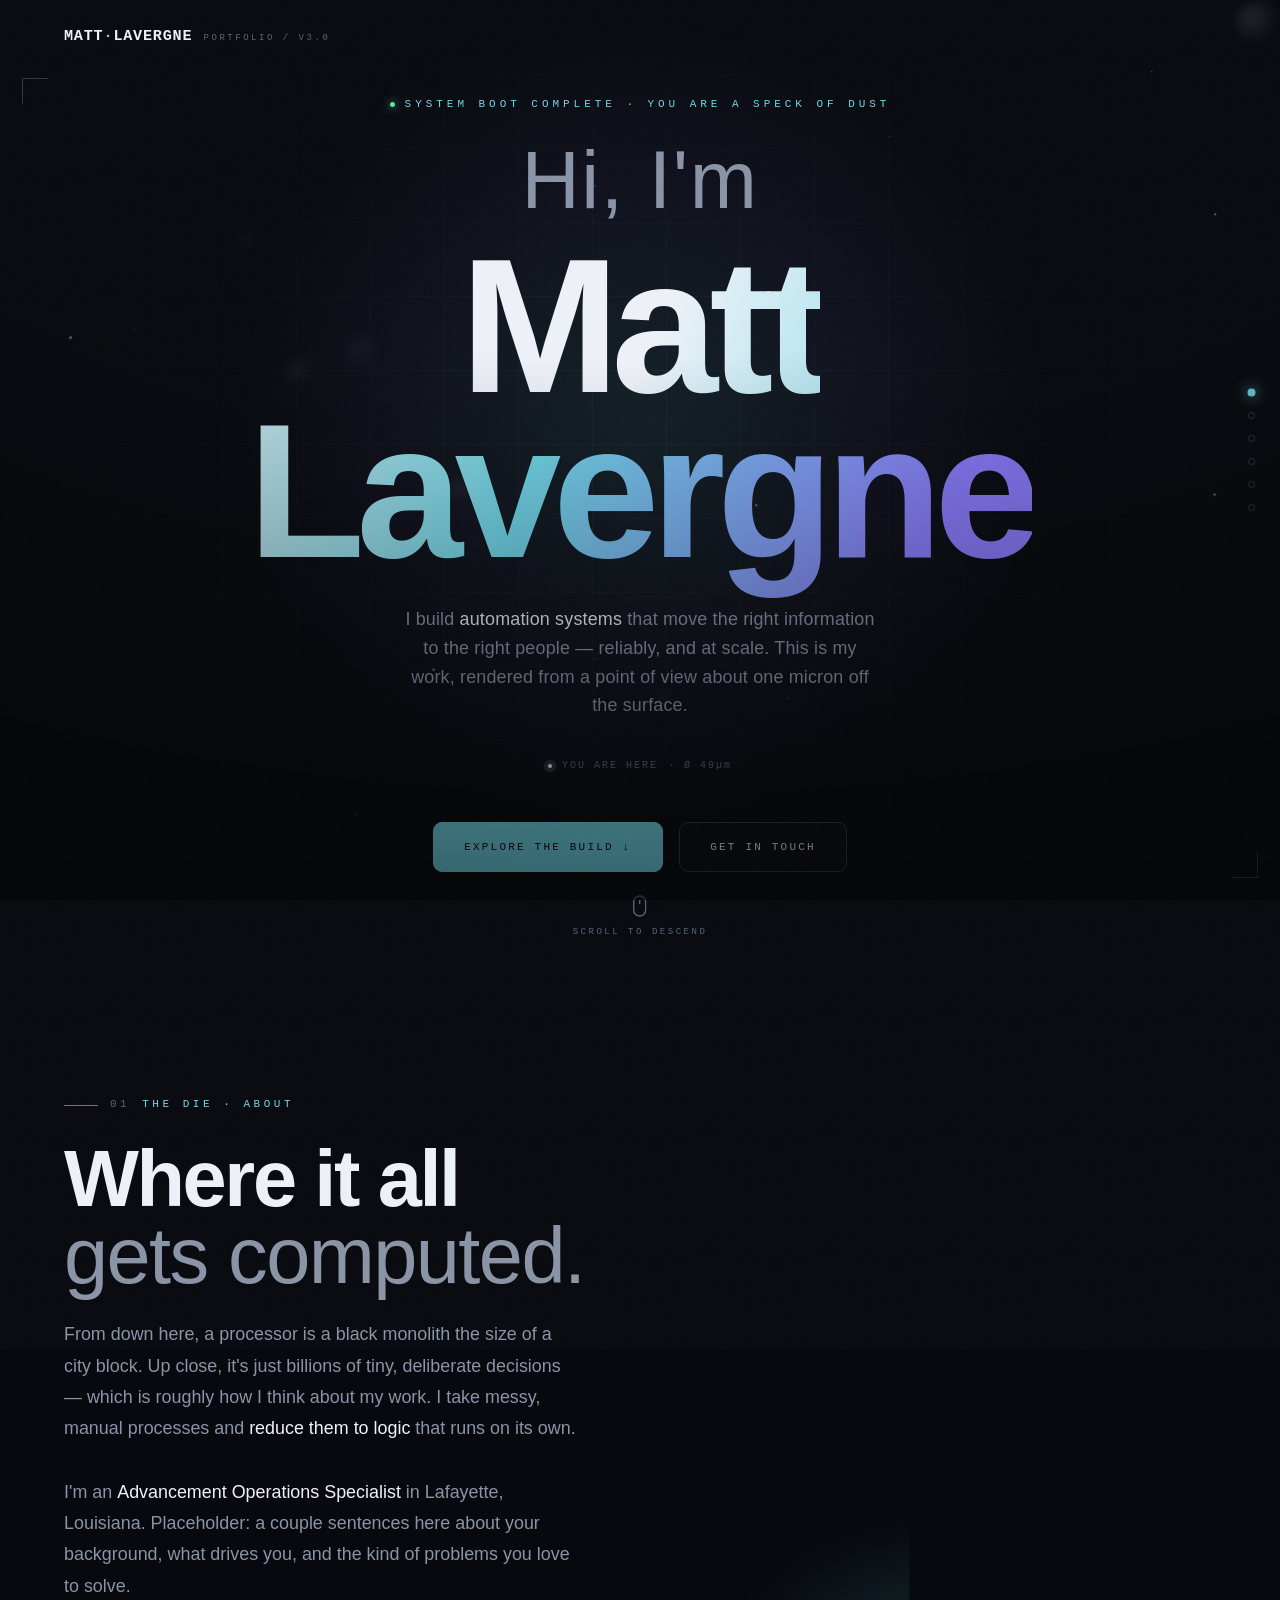
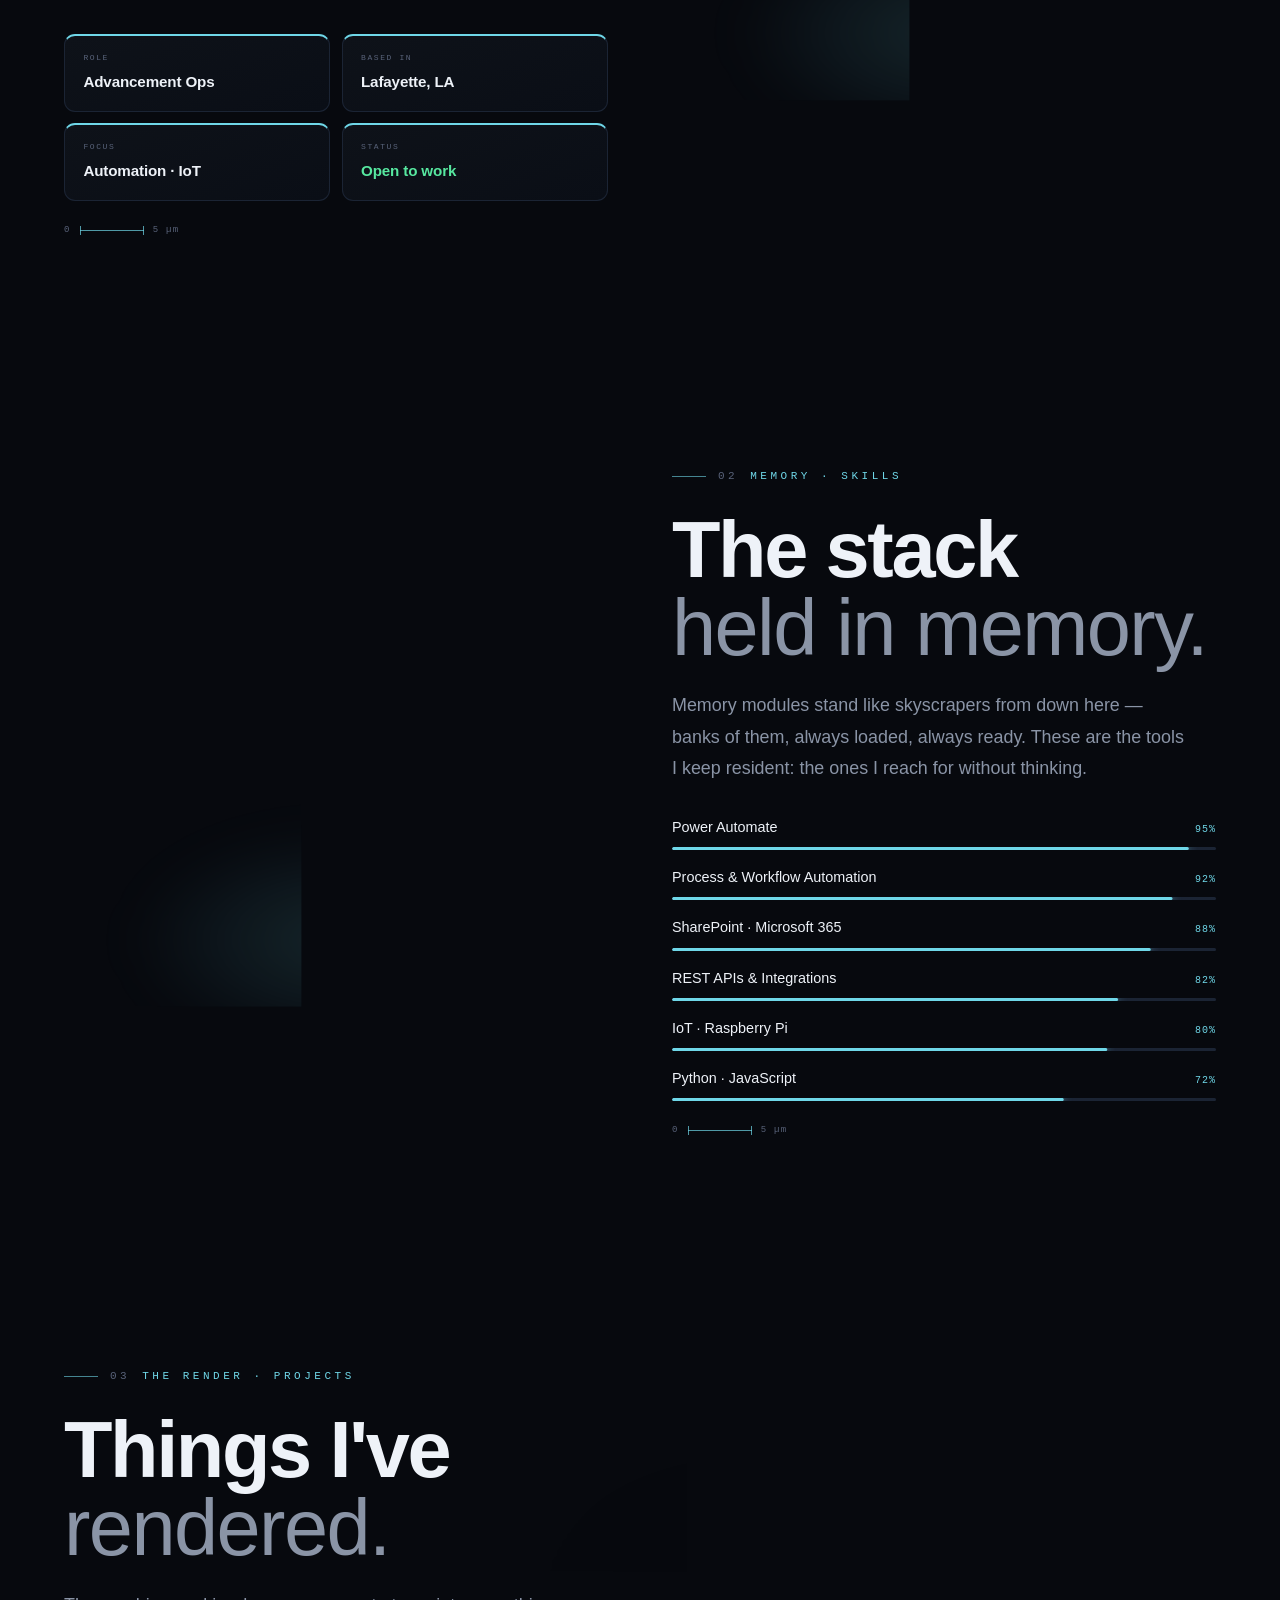
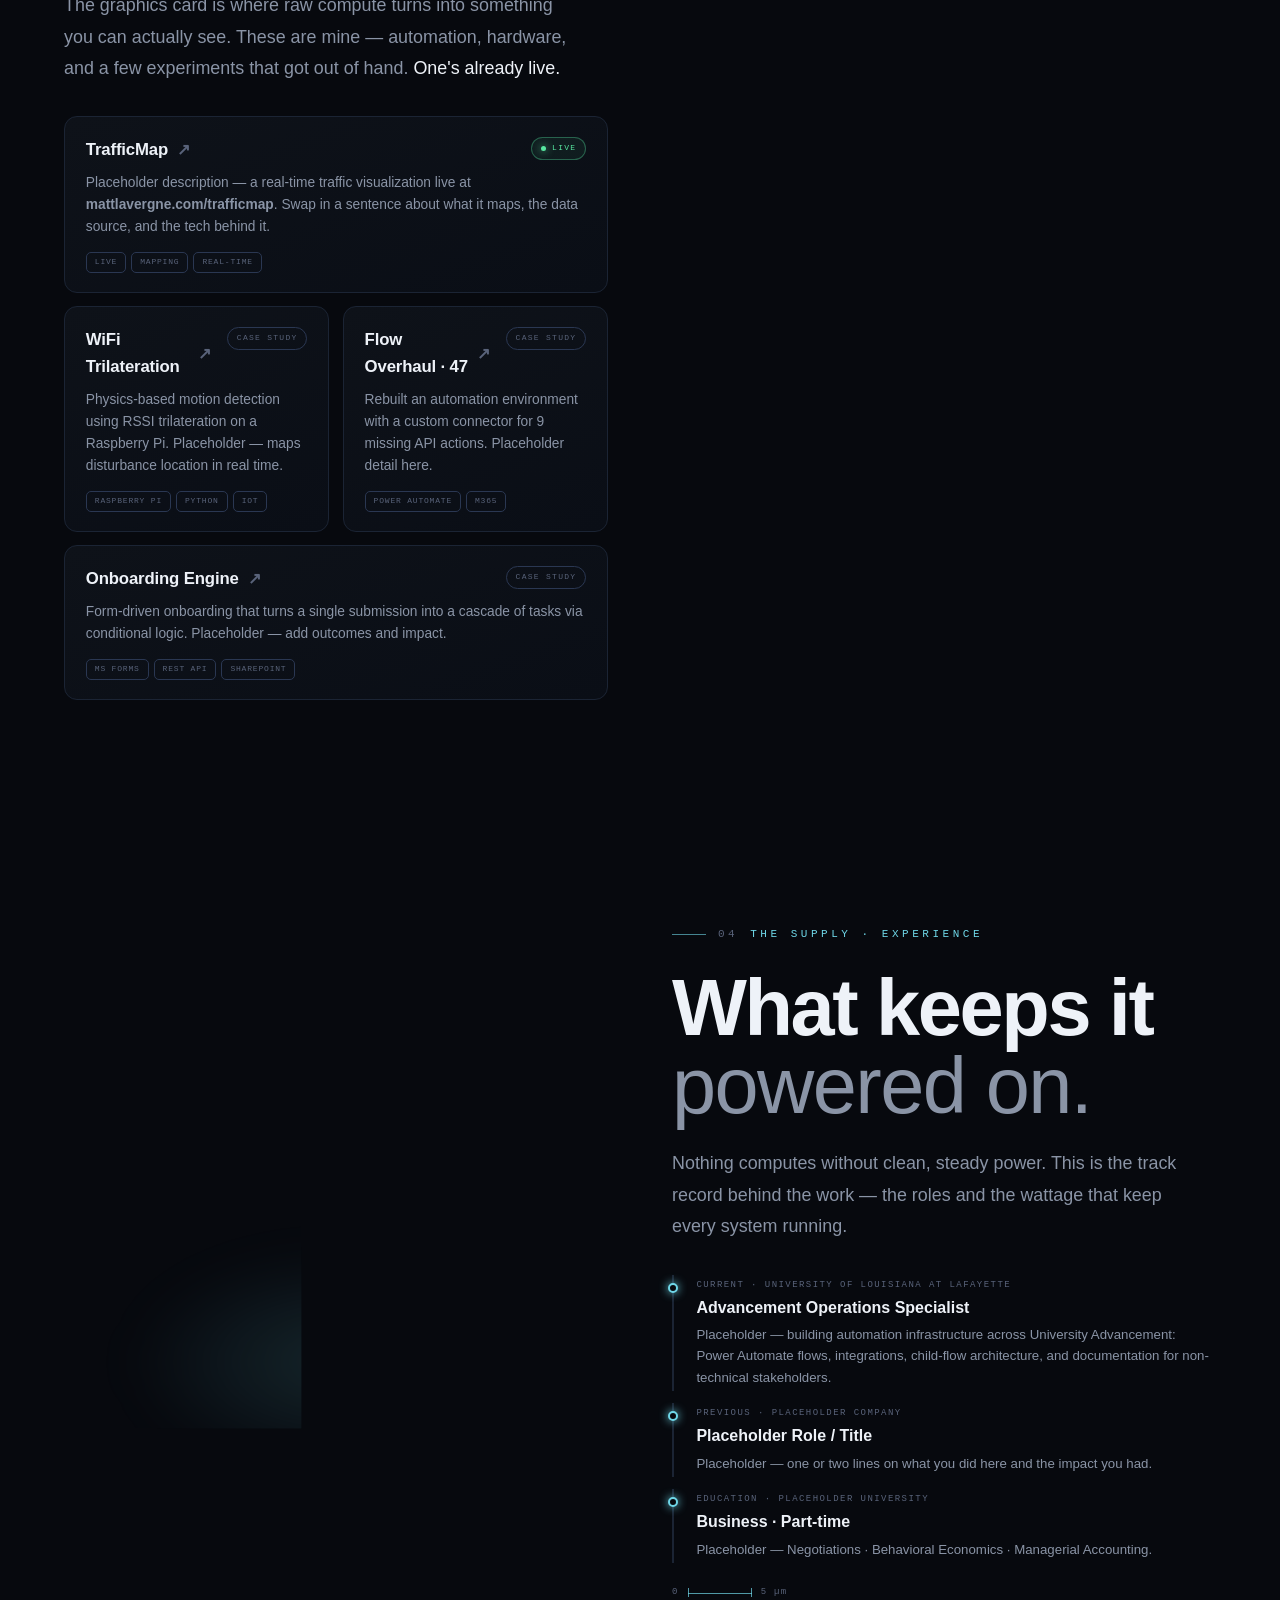
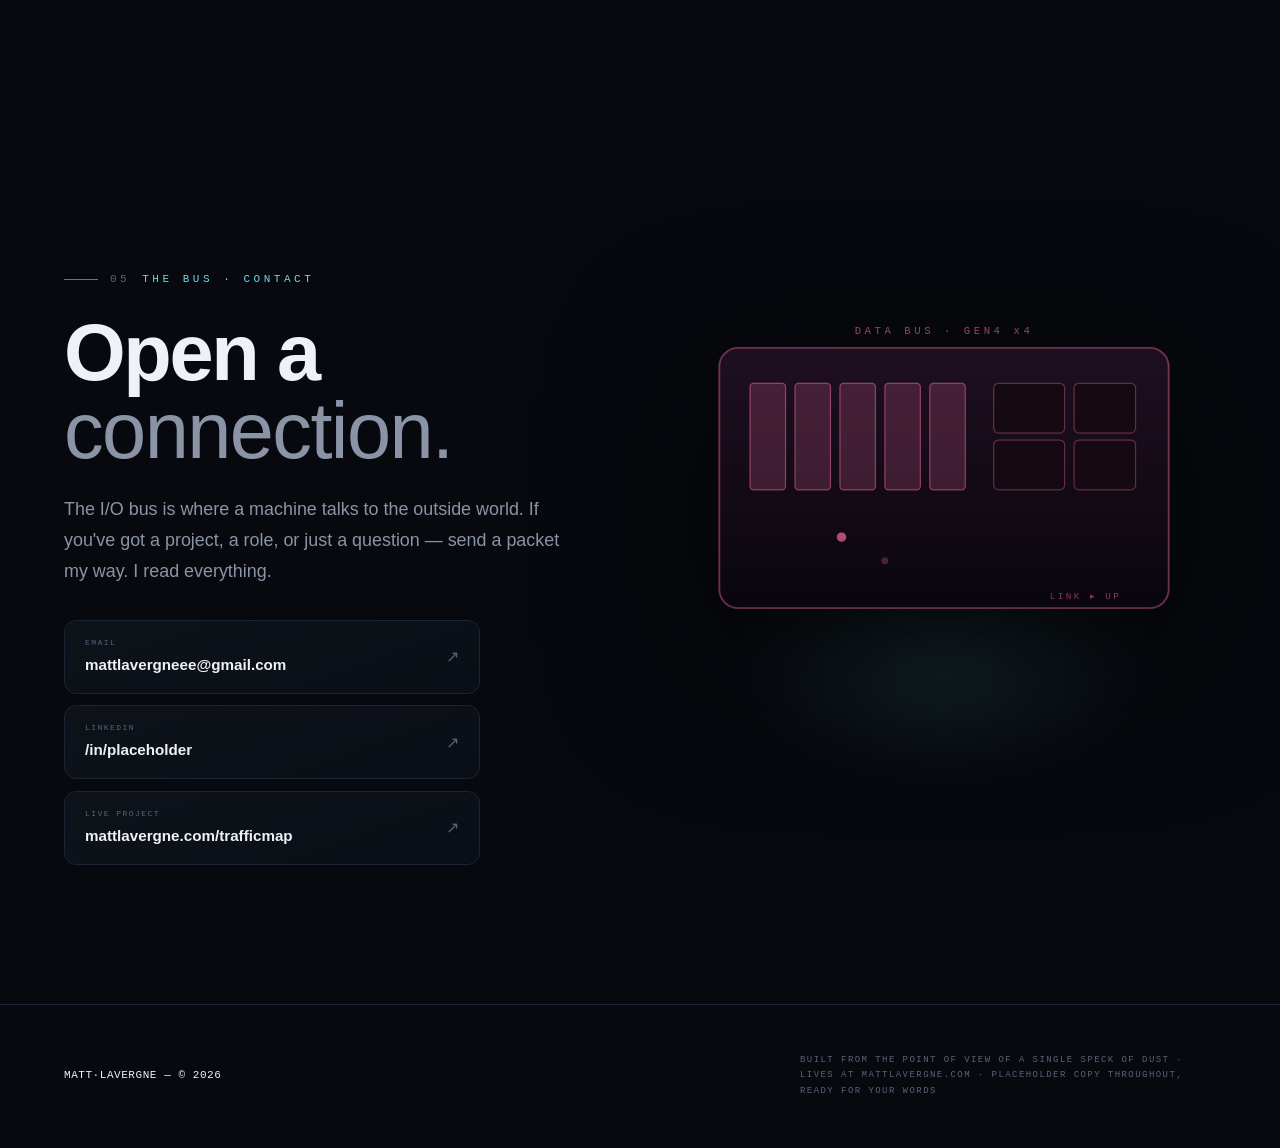
==== index.html @ d695e95f "Add dust-POV portfolio landing page for mattlavergne.com A resume-style single-page site framed as i" ====
<!DOCTYPE html>
<html lang="en">
<head>
<meta charset="UTF-8">
<meta name="viewport" content="width=device-width, initial-scale=1.0">
<title>Matt Lavergne — Advancement Operations & Automation</title>
<meta name="description" content="Matt Lavergne builds automation systems that move the right information to the right people. A portfolio, rendered from the point of view of a single speck of dust.">
<meta name="color-scheme" content="dark">
<style>
/* ══════════════════════════════════════════════════════════════════
   MATT LAVERGNE — "From the point of view of a speck of dust."
   A committed single-theme world: we're inside the machine, macro,
   lit like a scanning-electron-microscope stage. Apple-keynote
   restraint + instrument HUD.
════════════════════════════════════════════════════════════════════ */
*,*::before,*::after{box-sizing:border-box;margin:0;padding:0}

:root{
  /* ground — blue-biased graphite, not pure black */
  --void:#07090e;
  --void-2:#0a0e16;
  --graphite:#0e1219;
  --steel:#1b2434;
  --steel-2:#2a3752;
  --chrome:#eef2f8;
  --mist:#8a94a6;
  --mist-dim:#59637a;

  /* per-chapter material accent — set live by JS on :root */
  --accent:#6fd7e8;
  --accent-soft:rgba(111,215,232,.14);

  /* fixed material hues */
  --si:#6fd7e8;   /* silicon / CPU   */
  --dram:#57e8a0; /* phosphor / RAM  */
  --gpu:#8b7bff;  /* violet / GPU    */
  --psu:#e8a24a;  /* tungsten / PSU  */
  --io:#ff6ea9;   /* magenta / I/O   */

  --sans:-apple-system,BlinkMacSystemFont,"SF Pro Display","SF Pro Text","Segoe UI",Roboto,Helvetica,Arial,sans-serif;
  --mono:ui-monospace,"SF Mono","SFMono-Regular","Menlo","Cascadia Mono","Roboto Mono",monospace;

  --ease:cubic-bezier(.22,1,.36,1);
  --gutter:clamp(1.4rem,5vw,5rem);
}

html{scroll-behavior:smooth;-webkit-text-size-adjust:100%}
body{
  background:var(--void);
  color:var(--chrome);
  font-family:var(--sans);
  font-weight:400;
  line-height:1.6;
  overflow-x:hidden;
  -webkit-font-smoothing:antialiased;
  text-rendering:optimizeLegibility;
}
a{color:inherit;text-decoration:none}
::selection{background:var(--accent);color:var(--void)}
:focus-visible{outline:2px solid var(--accent);outline-offset:3px;border-radius:2px}

/* ── ambient grain + vignette over everything ── */
body::before{
  content:"";position:fixed;inset:0;z-index:80;pointer-events:none;
  background:radial-gradient(130% 100% at 50% 0%,transparent 40%,rgba(0,0,0,.55) 100%);
  mix-blend-mode:multiply;
}
body::after{
  content:"";position:fixed;inset:-50%;z-index:81;pointer-events:none;opacity:.04;
  background-image:url("data:image/svg+xml;utf8,<svg xmlns='http://www.w3.org/2000/svg' width='120' height='120'><filter id='n'><feTurbulence type='fractalNoise' baseFrequency='.9' numOctaves='2'/></filter><rect width='100%25' height='100%25' filter='url(%23n)'/></svg>");
  animation:grain 6s steps(4) infinite;
}
@keyframes grain{0%{transform:translate(0,0)}25%{transform:translate(-3%,2%)}50%{transform:translate(2%,-2%)}75%{transform:translate(-2%,-1%)}100%{transform:translate(1%,2%)}}

/* ═══════════ FIXED CHROME (nav / hud / rail / progress) ═══════════ */

#scanline{position:fixed;top:0;left:0;height:2px;width:0;z-index:70;
  background:linear-gradient(90deg,transparent,var(--accent));
  box-shadow:0 0 12px var(--accent);transition:width .25s linear,background .8s var(--ease)}

.mark{position:fixed;top:0;left:0;z-index:60;padding:1.5rem var(--gutter);
  display:flex;align-items:baseline;gap:.7rem;pointer-events:none}
.mark .glyph{font-family:var(--mono);font-weight:700;font-size:.95rem;letter-spacing:.05em;
  color:var(--chrome)}
.mark .glyph b{color:var(--accent);transition:color .8s var(--ease)}
.mark .sub{font-family:var(--mono);font-size:9px;letter-spacing:.28em;text-transform:uppercase;
  color:var(--mist-dim)}

/* instrument HUD — top right */
#hud{position:fixed;top:1.35rem;right:var(--gutter);z-index:60;pointer-events:none;
  font-family:var(--mono);text-align:right;font-variant-numeric:tabular-nums;
  opacity:0;transform:translateY(-6px);transition:opacity .7s,transform .7s}
#hud.live{opacity:1;transform:none}
#hud .subj{font-size:11px;letter-spacing:.14em;color:var(--chrome);text-transform:uppercase;
  display:flex;align-items:center;gap:8px;justify-content:flex-end}
#hud .subj i{width:6px;height:6px;border-radius:50%;background:var(--accent);
  box-shadow:0 0 10px var(--accent);animation:pulse 2.4s ease-in-out infinite;font-style:normal}
#hud .read{margin-top:5px;font-size:9px;letter-spacing:.18em;color:var(--mist-dim);
  text-transform:uppercase;display:flex;gap:12px;justify-content:flex-end}
#hud .read b{color:var(--mist);font-weight:500;text-transform:none}
@keyframes pulse{0%,100%{opacity:1}50%{opacity:.25}}

/* reticle corner marks — frames the "viewport" like an instrument */
.reticle{position:fixed;z-index:59;width:26px;height:26px;pointer-events:none;opacity:.5;
  border:0 solid var(--steel-2)}
.reticle::before,.reticle::after{content:"";position:absolute;background:var(--mist-dim)}
.reticle::before{width:26px;height:1px}.reticle::after{width:1px;height:26px}
.r-tl{top:78px;left:22px}.r-tl::before{top:0;left:0}.r-tl::after{top:0;left:0}
.r-br{bottom:22px;right:22px}.r-br::before{bottom:0;right:0}.r-br::after{bottom:0;right:0}

/* chapter rail — right side dots */
#rail{position:fixed;right:1.5rem;top:50%;transform:translateY(-50%);z-index:60;
  display:flex;flex-direction:column;gap:14px}
#rail button{all:unset;cursor:pointer;position:relative;width:9px;height:9px;display:grid;place-items:center}
#rail button::after{content:"";width:7px;height:7px;border-radius:50%;
  background:transparent;border:1.5px solid var(--steel-2);transition:.35s var(--ease)}
#rail button[aria-current="true"]::after{background:var(--accent);border-color:var(--accent);
  box-shadow:0 0 12px var(--accent);transform:scale(1.15)}
#rail button span{position:absolute;right:20px;top:50%;transform:translateY(-50%) translateX(4px);
  font-family:var(--mono);font-size:9px;letter-spacing:.16em;text-transform:uppercase;
  color:var(--mist);white-space:nowrap;opacity:0;transition:.25s var(--ease);pointer-events:none}
#rail button:hover span,#rail button:focus-visible span{opacity:1;transform:translateY(-50%)}

/* depth-of-field dust — foreground bokeh + mid specks */
#dust{position:fixed;inset:0;z-index:55;pointer-events:none;overflow:hidden}
.mote{position:absolute;border-radius:50%;background:radial-gradient(circle at 35% 35%,rgba(255,255,255,.9),rgba(255,255,255,0) 70%);
  will-change:transform,opacity}

/* ═══════════════════════ CHAPTERS ═══════════════════════ */
main{position:relative;z-index:10}
.chapter{position:relative;min-height:100vh;display:flex;align-items:center;
  padding:8rem var(--gutter) 6rem;overflow:hidden}
.chapter-inner{position:relative;z-index:3;width:100%;max-width:1240px;margin:0 auto;
  display:grid;grid-template-columns:1fr 1fr;gap:clamp(2rem,5vw,5rem);align-items:center}
.chapter.flip .chapter-inner{direction:rtl}
.chapter.flip .copy,.chapter.flip .stagecol{direction:ltr}

/* copy column */
.copy{max-width:34rem}
.eyebrow{font-family:var(--mono);font-size:11px;letter-spacing:.32em;text-transform:uppercase;
  color:var(--accent);display:flex;align-items:center;gap:12px;margin-bottom:1.6rem}
.eyebrow::before{content:"";width:34px;height:1px;background:var(--accent);opacity:.6}
.eyebrow .no{color:var(--mist-dim)}
h2.title{font-size:clamp(2.6rem,6.2vw,5rem);font-weight:800;line-height:.98;letter-spacing:-.03em;
  text-wrap:balance;margin-bottom:1.5rem}
h2.title .thin{display:block;font-weight:200;color:var(--mist);letter-spacing:-.02em}
.lede{font-size:clamp(1rem,1.4vw,1.15rem);color:var(--mist);line-height:1.75;font-weight:300;
  max-width:32rem;margin-bottom:2rem}
.lede strong{color:var(--chrome);font-weight:500}

/* micron scale bar — reinforces true-to-life scale */
.scalebar{display:inline-flex;align-items:center;gap:9px;font-family:var(--mono);
  font-size:9px;letter-spacing:.14em;color:var(--mist-dim);margin-top:.4rem}
.scalebar .bar{width:64px;height:9px;position:relative}
.scalebar .bar::before{content:"";position:absolute;top:50%;left:0;right:0;height:1px;background:var(--accent);opacity:.7}
.scalebar .bar::after{content:"";position:absolute;top:0;bottom:0;left:0;width:1px;
  background:var(--accent);opacity:.7;box-shadow:63px 0 0 var(--accent)}

/* reveal system */
.reveal{opacity:0;transform:translateY(26px);transition:opacity .9s var(--ease),transform .9s var(--ease)}
.reveal.in{opacity:1;transform:none}
.reveal.d1{transition-delay:.08s}.reveal.d2{transition-delay:.16s}
.reveal.d3{transition-delay:.24s}.reveal.d4{transition-delay:.32s}

/* stage column — holds the towering component */
.stagecol{position:relative;height:min(78vh,680px);display:flex;align-items:center;justify-content:center;
  perspective:1400px}
.stage{position:relative;width:100%;height:100%;transform-style:preserve-3d;
  display:flex;align-items:center;justify-content:center}
.comp-svg{width:118%;height:auto;max-height:100%;overflow:visible;
  filter:drop-shadow(0 40px 80px rgba(0,0,0,.7))}
.floor-glow{position:absolute;bottom:6%;left:50%;transform:translateX(-50%);width:80%;height:34%;
  background:radial-gradient(ellipse at center,var(--accent-soft),transparent 70%);
  filter:blur(24px);z-index:-1}

/* fan rotation */
.spin{transform-origin:center;animation:spin 6s linear infinite}
@keyframes spin{to{transform:rotate(360deg)}}
/* light sweep across metallic surfaces */
.sheen{animation:sheen 5.5s var(--ease) infinite}
@keyframes sheen{0%,60%{opacity:0;transform:translateX(-40%)}30%{opacity:1}80%,100%{opacity:0;transform:translateX(40%)}}

/* ═══════════════════════ HERO ═══════════════════════ */
#hero{min-height:100vh;display:flex;flex-direction:column;align-items:center;justify-content:center;
  text-align:center;padding:6rem var(--gutter);position:relative;overflow:hidden}
.hero-grid{position:absolute;inset:0;z-index:0;
  background-image:linear-gradient(rgba(111,215,232,.05) 1px,transparent 1px),
    linear-gradient(90deg,rgba(111,215,232,.05) 1px,transparent 1px);
  background-size:74px 74px;
  mask-image:radial-gradient(ellipse 65% 65% at 50% 45%,#000,transparent 85%);
  -webkit-mask-image:radial-gradient(ellipse 65% 65% at 50% 45%,#000,transparent 85%);
  animation:drift 30s linear infinite}
@keyframes drift{to{background-position:74px 74px}}
.hero-bloom{position:absolute;top:44%;left:50%;transform:translate(-50%,-50%);
  width:820px;height:820px;max-width:120vw;border-radius:50%;z-index:0;pointer-events:none;
  background:radial-gradient(circle,rgba(111,215,232,.11),rgba(139,123,255,.05) 45%,transparent 70%);
  animation:breathe 8s ease-in-out infinite}
@keyframes breathe{0%,100%{opacity:.8;transform:translate(-50%,-50%) scale(1)}50%{opacity:1;transform:translate(-50%,-50%) scale(1.06)}}

.hero-tag{font-family:var(--mono);font-size:11px;letter-spacing:.36em;text-transform:uppercase;
  color:var(--si);position:relative;z-index:2;margin-bottom:2rem;
  display:inline-flex;align-items:center;gap:10px}
.hero-tag i{width:5px;height:5px;border-radius:50%;background:var(--dram);font-style:normal;
  box-shadow:0 0 10px var(--dram);animation:pulse 2.4s ease-in-out infinite}
.hero-name{position:relative;z-index:2;font-size:clamp(3.4rem,15vw,12rem);line-height:.86;
  letter-spacing:-.045em;font-weight:800;text-wrap:balance}
.hero-name .l{display:block;font-weight:200;color:var(--mist);font-size:.42em;letter-spacing:.02em;
  margin-bottom:.35em}
.hero-name .g{background:linear-gradient(115deg,#eef2f8 20%,#6fd7e8 55%,#8b7bff 90%);
  -webkit-background-clip:text;background-clip:text;-webkit-text-fill-color:transparent}
.hero-role{position:relative;z-index:2;margin-top:2rem;font-size:clamp(.95rem,1.4vw,1.15rem);
  color:var(--mist);font-weight:300;letter-spacing:.01em;max-width:30rem}
.hero-role b{color:var(--chrome);font-weight:500}

.scale-note{position:relative;z-index:2;margin-top:2.4rem;font-family:var(--mono);
  font-size:10px;letter-spacing:.2em;text-transform:uppercase;color:var(--mist-dim);
  display:flex;flex-direction:column;align-items:center;gap:12px}
.you-are-here{display:flex;align-items:center;gap:10px}
.you-are-here .spec{width:4px;height:4px;border-radius:50%;background:var(--chrome);
  box-shadow:0 0 0 4px rgba(238,242,248,.12),0 0 14px rgba(238,242,248,.6)}
.hero-cta{position:relative;z-index:2;margin-top:3rem;display:flex;gap:1rem;flex-wrap:wrap;justify-content:center}
.btn{font-family:var(--mono);font-size:11px;letter-spacing:.2em;text-transform:uppercase;
  padding:.95rem 1.9rem;border-radius:9px;border:1px solid var(--steel-2);color:var(--chrome);
  cursor:pointer;background:rgba(14,18,25,.5);backdrop-filter:blur(8px);
  transition:.3s var(--ease);display:inline-flex;align-items:center;gap:10px;min-height:48px}
.btn:hover{border-color:var(--si);color:var(--si);transform:translateY(-2px)}
.btn.primary{border-color:var(--si);color:var(--void);background:var(--si)}
.btn.primary:hover{background:#8fe1ef;border-color:#8fe1ef;color:var(--void)}
.scroll-hint{position:absolute;bottom:1.8rem;left:50%;transform:translateX(-50%);z-index:2;
  font-family:var(--mono);font-size:9px;letter-spacing:.28em;text-transform:uppercase;color:var(--mist-dim);
  display:flex;flex-direction:column;align-items:center;gap:8px;animation:bob 2.4s ease-in-out infinite}
.scroll-hint svg{width:14px;height:22px}
@keyframes bob{0%,100%{transform:translateX(-50%) translateY(0)}50%{transform:translateX(-50%) translateY(6px)}}

/* ═══════════════ CARDS / SKILLS / PROJECTS / EXP ═══════════════ */
.spec-grid{display:grid;grid-template-columns:repeat(2,1fr);gap:.7rem;margin-top:.6rem}
.spec-card{background:linear-gradient(160deg,var(--graphite),var(--void-2));
  border:1px solid var(--steel);border-top:2px solid var(--accent);border-radius:11px;padding:1rem 1.15rem}
.spec-card .k{font-family:var(--mono);font-size:8px;letter-spacing:.2em;text-transform:uppercase;
  color:var(--mist-dim);margin-bottom:.35rem}
.spec-card .v{font-weight:600;font-size:.95rem;letter-spacing:-.01em}
.spec-card .v.on{color:var(--dram)}

/* skills */
.skills{display:flex;flex-direction:column;gap:1rem;margin-top:.4rem}
.skill .row{display:flex;justify-content:space-between;align-items:baseline;margin-bottom:.5rem}
.skill .name{font-size:.9rem;font-weight:500}
.skill .pct{font-family:var(--mono);font-size:10px;color:var(--accent);letter-spacing:.1em}
.track{height:3px;background:var(--steel);border-radius:3px;overflow:hidden}
.fill{height:100%;border-radius:3px;background:var(--accent);
  box-shadow:0 0 10px var(--accent);transform:scaleX(0);transform-origin:left;
  transition:transform 1.1s var(--ease)}
.fill.go{transform:scaleX(var(--w))}

/* projects */
.projects{display:grid;grid-template-columns:1fr 1fr;gap:.85rem;margin-top:.4rem}
.project{position:relative;display:block;border:1px solid var(--steel);border-radius:13px;
  padding:1.2rem 1.3rem;background:linear-gradient(160deg,var(--graphite),var(--void-2));
  transition:.35s var(--ease);overflow:hidden}
.project.wide{grid-column:1 / -1}
.project::after{content:"";position:absolute;inset:0;border-radius:13px;pointer-events:none;
  box-shadow:inset 0 0 0 1px transparent;transition:.35s var(--ease)}
.project:hover{transform:translateY(-3px);border-color:transparent;background:linear-gradient(160deg,#131a26,var(--void-2))}
.project:hover::after{box-shadow:inset 0 0 0 1px var(--gpu),0 0 34px rgba(139,123,255,.18)}
.project .ptop{display:flex;justify-content:space-between;align-items:flex-start;gap:1rem;margin-bottom:.55rem}
.project .pname{font-size:1.05rem;font-weight:700;letter-spacing:-.01em;display:flex;align-items:center;gap:9px}
.project .arrow{color:var(--mist-dim);transition:.3s var(--ease);flex-shrink:0;font-size:1rem}
.project:hover .arrow{color:var(--gpu);transform:translate(3px,-3px)}
.status{font-family:var(--mono);font-size:8px;letter-spacing:.16em;text-transform:uppercase;
  padding:.28rem .55rem;border-radius:20px;white-space:nowrap;display:inline-flex;align-items:center;gap:6px}
.status.live{color:var(--dram);border:1px solid rgba(87,232,160,.35);background:rgba(87,232,160,.06)}
.status.live i{width:5px;height:5px;border-radius:50%;background:var(--dram);box-shadow:0 0 8px var(--dram);
  animation:pulse 2s ease-in-out infinite;font-style:normal}
.status.soon{color:var(--mist-dim);border:1px solid var(--steel-2)}
.project .pdesc{font-size:.86rem;color:var(--mist);line-height:1.6;font-weight:300}
.tags{display:flex;flex-wrap:wrap;gap:5px;margin-top:.85rem}
.tag{font-family:var(--mono);font-size:8px;letter-spacing:.1em;text-transform:uppercase;
  padding:3px 8px;border-radius:5px;border:1px solid var(--steel-2);color:var(--mist-dim)}

/* experience timeline */
.timeline{display:flex;flex-direction:column;gap:.75rem;margin-top:.4rem}
.job{position:relative;border-left:2px solid var(--steel);padding:.2rem 0 .2rem 1.4rem}
.job::before{content:"";position:absolute;left:-6px;top:.5rem;width:10px;height:10px;border-radius:50%;
  background:var(--void);border:2px solid var(--accent);box-shadow:0 0 10px var(--accent)}
.job .when{font-family:var(--mono);font-size:9px;letter-spacing:.16em;text-transform:uppercase;color:var(--mist-dim)}
.job .what{font-size:1rem;font-weight:600;margin:.15rem 0 .25rem}
.job .where{color:var(--accent);font-weight:500}
.job .desc{font-size:.83rem;color:var(--mist);line-height:1.6;font-weight:300}

/* contact */
.contact-actions{display:flex;flex-direction:column;gap:.7rem;margin-top:.5rem;max-width:26rem}
.link-row{display:flex;align-items:center;justify-content:space-between;gap:1rem;
  border:1px solid var(--steel);border-radius:12px;padding:1rem 1.25rem;
  background:linear-gradient(160deg,var(--graphite),var(--void-2));transition:.3s var(--ease)}
.link-row:hover{border-color:var(--io);transform:translateX(4px)}
.link-row .lk{font-family:var(--mono);font-size:8px;letter-spacing:.18em;text-transform:uppercase;color:var(--mist-dim)}
.link-row .lv{font-weight:600;font-size:.95rem;margin-top:.2rem}
.link-row .arrow{color:var(--mist-dim);transition:.3s var(--ease)}
.link-row:hover .arrow{color:var(--io);transform:translate(3px,-3px)}

/* footer */
footer{position:relative;z-index:10;border-top:1px solid var(--steel);
  padding:3rem var(--gutter);display:flex;flex-wrap:wrap;gap:1.5rem;justify-content:space-between;align-items:center}
footer .fmark{font-family:var(--mono);font-size:11px;letter-spacing:.05em;color:var(--chrome)}
footer .fmark b{color:var(--si)}
footer .fnote{font-family:var(--mono);font-size:9px;letter-spacing:.16em;text-transform:uppercase;color:var(--mist-dim);max-width:26rem;line-height:1.7}

/* ═══════════════════════ RESPONSIVE ═══════════════════════ */
@media(max-width:880px){
  #rail,.reticle{display:none}
  .chapter-inner{grid-template-columns:1fr;gap:2.5rem}
  .chapter.flip .chapter-inner{direction:ltr}
  .stagecol{height:min(52vh,420px);order:-1}
  .comp-svg{width:96%}
  .projects{grid-template-columns:1fr}
  .spec-grid{grid-template-columns:1fr 1fr}
  #hud{position:absolute;top:auto;bottom:1rem;right:var(--gutter)}
  .mark .sub{display:none}
}
@media(max-width:520px){
  .spec-grid{grid-template-columns:1fr}
  .hero-cta{flex-direction:column;width:100%;max-width:20rem}
  .btn{justify-content:center}
  #hud .read{flex-wrap:wrap;gap:8px}
}

@media(prefers-reduced-motion:reduce){
  *{animation:none !important;transition-duration:.001ms !important}
  html{scroll-behavior:auto}
  .reveal{opacity:1;transform:none}
  .fill{transform:scaleX(var(--w))}
}
</style>
</head>
<body>

<!-- fixed chrome -->
<div id="scanline"></div>

<div class="mark">
  <div class="glyph">MATT<b>·</b>LAVERGNE</div>
  <div class="sub">Portfolio / v3.0</div>
</div>

<div id="hud">
  <div class="subj"><i></i><span id="hud-subj">SURFACE</span></div>
  <div class="read">
    <span>MAG&nbsp;<b id="hud-mag">1×</b></span>
    <span>ALT&nbsp;<b id="hud-alt">0.0µm</b></span>
    <span id="hud-x-wrap"><span id="hud-x-k">STATE</span>&nbsp;<b id="hud-x">IDLE</b></span>
  </div>
</div>

<div class="reticle r-tl"></div>
<div class="reticle r-br"></div>

<nav id="rail" aria-label="Chapters"></nav>

<div id="dust" aria-hidden="true"></div>

<main>

  <!-- ══════════ HERO ══════════ -->
  <section id="hero" data-chapter="0" data-subj="SURFACE" data-mag="1×" data-alt="0.0µm"
           data-xk="STATE" data-x="IDLE" data-accent="#6fd7e8">
    <div class="hero-grid"></div>
    <div class="hero-bloom"></div>

    <div class="hero-tag"><i></i>System boot complete · you are a speck of dust</div>
    <h1 class="hero-name">
      <span class="l">Hi, I'm</span>
      <span class="g">Matt Lavergne</span>
    </h1>
    <p class="hero-role">I build <b>automation systems</b> that move the right information to the right people — reliably, and at scale. This is my work, rendered from a point of view about one micron off the surface.</p>

    <div class="scale-note">
      <div class="you-are-here"><span class="spec"></span> You are here <span style="text-transform:none">· Ø 40µm</span></div>
    </div>

    <div class="hero-cta">
      <a class="btn primary" href="#projects">Explore the build ↓</a>
      <a class="btn" href="#contact">Get in touch</a>
    </div>

    <div class="scroll-hint">
      <svg viewBox="0 0 14 22" fill="none" stroke="currentColor" stroke-width="1.4"><rect x="1" y="1" width="12" height="20" rx="6"/><line x1="7" y1="5" x2="7" y2="9"/></svg>
      Scroll to descend
    </div>
  </section>

  <!-- ══════════ CPU · ABOUT ══════════ -->
  <section class="chapter" id="about" data-chapter="1" data-subj="SILICON DIE" data-mag="1200×"
           data-alt="4.2µm" data-xk="TEMP" data-x="48°C" data-accent="#6fd7e8">
    <div class="chapter-inner">
      <div class="copy">
        <div class="eyebrow reveal"><span class="no">01</span> The Die · About</div>
        <h2 class="title reveal d1">Where it all<span class="thin">gets computed.</span></h2>
        <p class="lede reveal d2">From down here, a processor is a black monolith the size of a city block. Up close, it's just billions of tiny, deliberate decisions — which is roughly how I think about my work. I take messy, manual processes and <strong>reduce them to logic</strong> that runs on its own.</p>
        <p class="lede reveal d3">I'm an <strong>Advancement Operations Specialist</strong> in Lafayette, Louisiana. Placeholder: a couple sentences here about your background, what drives you, and the kind of problems you love to solve.</p>
        <div class="spec-grid reveal d4">
          <div class="spec-card"><div class="k">Role</div><div class="v">Advancement Ops</div></div>
          <div class="spec-card"><div class="k">Based in</div><div class="v">Lafayette, LA</div></div>
          <div class="spec-card"><div class="k">Focus</div><div class="v">Automation · IoT</div></div>
          <div class="spec-card"><div class="k">Status</div><div class="v on">Open to work</div></div>
        </div>
        <div class="scalebar reveal d4" style="margin-top:1.4rem"><span>0</span><span class="bar"></span><span>5&nbsp;µm</span></div>
      </div>
      <div class="stagecol reveal d2">
        <div class="stage" data-parallax="0.12">
          <!-- CPU: heat-spreader monolith, low angle, pin grid receding -->
          <svg class="comp-svg" viewBox="0 0 460 460" aria-label="Processor">
            <defs>
              <linearGradient id="ihs" x1="0" y1="0" x2="1" y2="1">
                <stop offset="0" stop-color="#2b3a52"/><stop offset=".5" stop-color="#141c2b"/><stop offset="1" stop-color="#0b1220"/>
              </linearGradient>
              <linearGradient id="ihs-top" x1="0" y1="0" x2="1" y2="1">
                <stop offset="0" stop-color="#3a4d6b"/><stop offset=".5" stop-color="#22304a"/><stop offset="1" stop-color="#161f31"/>
              </linearGradient>
              <linearGradient id="ihs-side" x1="0" y1="0" x2="0" y2="1">
                <stop offset="0" stop-color="#1a2537"/><stop offset="1" stop-color="#080d16"/>
              </linearGradient>
              <linearGradient id="si-glow" x1="0" y1="0" x2="1" y2="1">
                <stop offset="0" stop-color="rgba(111,215,232,.5)"/><stop offset="1" stop-color="rgba(111,215,232,0)"/>
              </linearGradient>
              <clipPath id="topclip"><path d="M230 40 430 150 230 260 30 150Z"/></clipPath>
            </defs>
            <!-- pin grid on floor, perspective -->
            <g opacity=".5">
              <path d="M230 250 452 372 230 452 8 372Z" fill="#0a0f1a" stroke="#16202f"/>
              <g fill="rgba(111,215,232,.28)">
                <!-- scatter pins -->
                <circle cx="230" cy="360" r="2.4"/><circle cx="200" cy="352" r="2.2"/><circle cx="260" cy="352" r="2.2"/>
                <circle cx="170" cy="366" r="2"/><circle cx="290" cy="366" r="2"/><circle cx="215" cy="380" r="2"/>
                <circle cx="245" cy="380" r="2"/><circle cx="185" cy="392" r="1.8"/><circle cx="275" cy="392" r="1.8"/>
                <circle cx="230" cy="400" r="1.8"/><circle cx="140" cy="378" r="1.7"/><circle cx="320" cy="378" r="1.7"/>
              </g>
            </g>
            <!-- side faces -->
            <path d="M30 150 230 260 230 300 30 190Z" fill="url(#ihs-side)"/>
            <path d="M430 150 230 260 230 300 430 190Z" fill="#05090f"/>
            <!-- top face -->
            <path d="M230 40 430 150 230 260 30 150Z" fill="url(#ihs-top)" stroke="#42597d" stroke-width="1.2"/>
            <!-- engraved inner rectangle -->
            <g clip-path="url(#topclip)">
              <path d="M230 78 388 150 230 222 72 150Z" fill="url(#ihs)" stroke="rgba(111,215,232,.35)"/>
              <path d="M230 100 350 150 230 200 110 150Z" fill="none" stroke="rgba(111,215,232,.22)"/>
              <!-- laser-etched labels -->
              <text x="230" y="146" text-anchor="middle" font-family="ui-monospace,monospace" font-size="15" fill="rgba(174,224,236,.9)" letter-spacing="2">M·L CORE</text>
              <text x="230" y="164" text-anchor="middle" font-family="ui-monospace,monospace" font-size="8" fill="rgba(111,215,232,.5)" letter-spacing="3">16C / 32T · GEN X</text>
              <!-- moving sheen -->
              <path class="sheen" d="M120 60 200 100 120 250 40 210Z" fill="url(#si-glow)"/>
            </g>
            <!-- corner notch marker -->
            <circle cx="70" cy="152" r="4" fill="none" stroke="rgba(111,215,232,.7)" stroke-width="1.4"/>
          </svg>
          <div class="floor-glow"></div>
        </div>
      </div>
    </div>
  </section>

  <!-- ══════════ RAM · SKILLS ══════════ -->
  <section class="chapter flip" id="skills" data-chapter="2" data-subj="DRAM MODULE" data-mag="800×"
           data-alt="9.6µm" data-xk="BUS" data-x="6400 MT/s" data-accent="#57e8a0">
    <div class="chapter-inner">
      <div class="copy">
        <div class="eyebrow reveal"><span class="no">02</span> Memory · Skills</div>
        <h2 class="title reveal d1">The stack<span class="thin">held in memory.</span></h2>
        <p class="lede reveal d2">Memory modules stand like skyscrapers from down here — banks of them, always loaded, always ready. These are the tools I keep resident: the ones I reach for without thinking.</p>
        <div class="skills reveal d3">
          <div class="skill"><div class="row"><span class="name">Power Automate</span><span class="pct">95%</span></div><div class="track"><div class="fill" style="--w:.95"></div></div></div>
          <div class="skill"><div class="row"><span class="name">Process &amp; Workflow Automation</span><span class="pct">92%</span></div><div class="track"><div class="fill" style="--w:.92"></div></div></div>
          <div class="skill"><div class="row"><span class="name">SharePoint · Microsoft 365</span><span class="pct">88%</span></div><div class="track"><div class="fill" style="--w:.88"></div></div></div>
          <div class="skill"><div class="row"><span class="name">REST APIs &amp; Integrations</span><span class="pct">82%</span></div><div class="track"><div class="fill" style="--w:.82"></div></div></div>
          <div class="skill"><div class="row"><span class="name">IoT · Raspberry Pi</span><span class="pct">80%</span></div><div class="track"><div class="fill" style="--w:.80"></div></div></div>
          <div class="skill"><div class="row"><span class="name">Python · JavaScript</span><span class="pct">72%</span></div><div class="track"><div class="fill" style="--w:.72"></div></div></div>
        </div>
        <div class="scalebar reveal d4" style="margin-top:1.4rem"><span>0</span><span class="bar"></span><span>5&nbsp;µm</span></div>
      </div>
      <div class="stagecol reveal d2">
        <div class="stage" data-parallax="0.16">
          <svg class="comp-svg" viewBox="0 0 460 460" aria-label="Memory modules">
            <defs>
              <linearGradient id="ram-pcb" x1="0" y1="0" x2="0" y2="1">
                <stop offset="0" stop-color="#123227"/><stop offset="1" stop-color="#071a13"/>
              </linearGradient>
              <linearGradient id="ram-fin" x1="0" y1="0" x2="0" y2="1">
                <stop offset="0" stop-color="#1c3f31"/><stop offset="1" stop-color="#0c211a"/>
              </linearGradient>
              <linearGradient id="ram-glow" x1="0" y1="0" x2="0" y2="1">
                <stop offset="0" stop-color="rgba(87,232,160,.9)"/><stop offset="1" stop-color="rgba(87,232,160,0)"/>
              </linearGradient>
            </defs>
            <!-- three tower modules, receding, low angle -->
            <g>
              <!-- back tower -->
              <g opacity=".55" transform="translate(120,70) scale(.82)">
                <rect x="120" y="40" width="120" height="330" rx="6" fill="url(#ram-pcb)" stroke="#1e4a39"/>
                <rect x="128" y="20" width="104" height="40" rx="4" fill="url(#ram-fin)"/>
                <rect x="132" y="24" width="8" height="330" rx="3" fill="rgba(87,232,160,.35)"/>
              </g>
              <!-- mid tower -->
              <g opacity=".8" transform="translate(60,40) scale(.92)">
                <rect x="120" y="40" width="130" height="360" rx="7" fill="url(#ram-pcb)" stroke="#22553f"/>
                <rect x="128" y="16" width="114" height="46" rx="5" fill="url(#ram-fin)" stroke="#2a6a4f"/>
                <rect x="132" y="22" width="9" height="360" rx="4" fill="url(#ram-glow)"/>
                <g fill="#0a2018" stroke="rgba(87,232,160,.3)" stroke-width="1">
                  <rect x="150" y="90" width="90" height="34" rx="3"/><rect x="150" y="134" width="90" height="34" rx="3"/>
                  <rect x="150" y="178" width="90" height="34" rx="3"/><rect x="150" y="222" width="90" height="34" rx="3"/>
                </g>
              </g>
              <!-- front tower (hero) -->
              <g transform="translate(0,0)">
                <rect x="150" y="60" width="150" height="380" rx="8" fill="url(#ram-pcb)" stroke="#2f6f52" stroke-width="1.5"/>
                <!-- heatsink fins -->
                <g fill="url(#ram-fin)" stroke="#2f6f52" stroke-width="1">
                  <rect x="156" y="30" width="138" height="52" rx="6"/>
                </g>
                <g stroke="rgba(87,232,160,.25)" stroke-width="2">
                  <line x1="166" y1="34" x2="166" y2="78"/><line x1="184" y1="34" x2="184" y2="78"/>
                  <line x1="202" y1="34" x2="202" y2="78"/><line x1="220" y1="34" x2="220" y2="78"/>
                  <line x1="238" y1="34" x2="238" y2="78"/><line x1="256" y1="34" x2="256" y2="78"/>
                  <line x1="274" y1="34" x2="274" y2="78"/>
                </g>
                <!-- RGB light strip -->
                <rect x="158" y="60" width="10" height="380" rx="5" fill="url(#ram-glow)"/>
                <!-- DRAM chips -->
                <g fill="#08251b" stroke="rgba(87,232,160,.4)" stroke-width="1.1">
                  <rect x="184" y="100" width="104" height="40" rx="4"/><rect x="184" y="150" width="104" height="40" rx="4"/>
                  <rect x="184" y="200" width="104" height="40" rx="4"/><rect x="184" y="250" width="104" height="40" rx="4"/>
                  <rect x="184" y="300" width="104" height="40" rx="4"/>
                </g>
                <!-- gold contact teeth -->
                <g fill="rgba(232,200,120,.75)">
                  <rect x="160" y="430" width="8" height="14"/><rect x="176" y="430" width="8" height="14"/>
                  <rect x="192" y="430" width="8" height="14"/><rect x="208" y="430" width="8" height="14"/>
                  <rect x="224" y="430" width="8" height="14"/><rect x="240" y="430" width="8" height="14"/>
                  <rect x="256" y="430" width="8" height="14"/><rect x="272" y="430" width="8" height="14"/>
                </g>
                <text x="225" y="420" text-anchor="middle" font-family="ui-monospace,monospace" font-size="9" fill="rgba(87,232,160,.6)" letter-spacing="2">64GB · DDR5</text>
              </g>
            </g>
          </svg>
          <div class="floor-glow"></div>
        </div>
      </div>
    </div>
  </section>

  <!-- ══════════ GPU · PROJECTS ══════════ -->
  <section class="chapter" id="projects" data-chapter="3" data-subj="GPU / COOLER" data-mag="400×"
           data-alt="22µm" data-xk="FAN" data-x="1850 RPM" data-accent="#8b7bff">
    <div class="chapter-inner">
      <div class="copy">
        <div class="eyebrow reveal"><span class="no">03</span> The Render · Projects</div>
        <h2 class="title reveal d1">Things I've<span class="thin">rendered.</span></h2>
        <p class="lede reveal d2">The graphics card is where raw compute turns into something you can actually see. These are mine — automation, hardware, and a few experiments that got out of hand. <strong>One's already live.</strong></p>
        <div class="projects reveal d3">
          <a class="project wide" href="/trafficmap">
            <div class="ptop">
              <div class="pname">TrafficMap <span class="arrow">↗</span></div>
              <span class="status live"><i></i>Live</span>
            </div>
            <div class="pdesc">Placeholder description — a real-time traffic visualization live at <strong>mattlavergne.com/trafficmap</strong>. Swap in a sentence about what it maps, the data source, and the tech behind it.</div>
            <div class="tags"><span class="tag">Live</span><span class="tag">Mapping</span><span class="tag">Real-time</span></div>
          </a>
          <a class="project" href="#">
            <div class="ptop">
              <div class="pname">WiFi Trilateration <span class="arrow">↗</span></div>
              <span class="status soon">Case study</span>
            </div>
            <div class="pdesc">Physics-based motion detection using RSSI trilateration on a Raspberry Pi. Placeholder — maps disturbance location in real time.</div>
            <div class="tags"><span class="tag">Raspberry Pi</span><span class="tag">Python</span><span class="tag">IoT</span></div>
          </a>
          <a class="project" href="#">
            <div class="ptop">
              <div class="pname">Flow Overhaul · 47 <span class="arrow">↗</span></div>
              <span class="status soon">Case study</span>
            </div>
            <div class="pdesc">Rebuilt an automation environment with a custom connector for 9 missing API actions. Placeholder detail here.</div>
            <div class="tags"><span class="tag">Power Automate</span><span class="tag">M365</span></div>
          </a>
          <a class="project wide" href="#">
            <div class="ptop">
              <div class="pname">Onboarding Engine <span class="arrow">↗</span></div>
              <span class="status soon">Case study</span>
            </div>
            <div class="pdesc">Form-driven onboarding that turns a single submission into a cascade of tasks via conditional logic. Placeholder — add outcomes and impact.</div>
            <div class="tags"><span class="tag">MS Forms</span><span class="tag">REST API</span><span class="tag">SharePoint</span></div>
          </a>
        </div>
      </div>
      <div class="stagecol reveal d2">
        <div class="stage" data-parallax="0.1">
          <svg class="comp-svg" viewBox="0 0 460 460" aria-label="Graphics card cooler">
            <defs>
              <radialGradient id="gpu-hub" cx=".5" cy=".5" r=".5">
                <stop offset="0" stop-color="#2a2350"/><stop offset="1" stop-color="#0d0b1e"/>
              </radialGradient>
              <linearGradient id="gpu-blade" x1="0" y1="0" x2="1" y2="1">
                <stop offset="0" stop-color="rgba(139,123,255,.5)"/><stop offset="1" stop-color="rgba(139,123,255,.05)"/>
              </linearGradient>
              <radialGradient id="gpu-ring" cx=".5" cy=".5" r=".5">
                <stop offset=".75" stop-color="rgba(139,123,255,0)"/><stop offset=".85" stop-color="rgba(139,123,255,.5)"/><stop offset="1" stop-color="rgba(139,123,255,0)"/>
              </radialGradient>
            </defs>
            <!-- shroud -->
            <rect x="34" y="70" width="392" height="320" rx="26" fill="#0d1024" stroke="rgba(139,123,255,.4)" stroke-width="1.6"/>
            <rect x="46" y="82" width="368" height="296" rx="20" fill="#0a0c1e"/>
            <!-- ambient ring -->
            <circle cx="230" cy="230" r="150" fill="url(#gpu-ring)"/>
            <!-- fan -->
            <g class="spin" style="transform-origin:230px 230px">
              <circle cx="230" cy="230" r="132" fill="none" stroke="rgba(139,123,255,.18)" stroke-width="1"/>
              <g fill="url(#gpu-blade)" stroke="rgba(139,123,255,.35)" stroke-width="1">
                <!-- 9 blades -->
                <path d="M230 230 L246 108 A132 132 0 0 1 300 128 Z"/>
                <path d="M230 230 L330 158 A132 132 0 0 1 352 214 Z"/>
                <path d="M230 230 L358 246 A132 132 0 0 1 330 306 Z"/>
                <path d="M230 230 L318 330 A132 132 0 0 1 262 356 Z"/>
                <path d="M230 230 L226 358 A132 132 0 0 1 170 338 Z"/>
                <path d="M230 230 L136 316 A132 132 0 0 1 106 262 Z"/>
                <path d="M230 230 L102 226 A132 132 0 0 1 122 168 Z"/>
                <path d="M230 230 L150 130 A132 132 0 0 1 206 104 Z"/>
              </g>
              <circle cx="230" cy="230" r="46" fill="url(#gpu-hub)" stroke="rgba(139,123,255,.6)" stroke-width="1.5"/>
              <circle cx="230" cy="230" r="10" fill="rgba(139,123,255,.9)"/>
              <text x="230" y="234" text-anchor="middle" font-family="ui-monospace,monospace" font-size="8" fill="rgba(139,123,255,.75)" letter-spacing="2" transform="rotate(0 230 230)">ML</text>
            </g>
            <!-- corner screws -->
            <g fill="none" stroke="rgba(139,123,255,.4)" stroke-width="1.4">
              <circle cx="70" cy="106" r="6"/><circle cx="390" cy="106" r="6"/>
              <circle cx="70" cy="354" r="6"/><circle cx="390" cy="354" r="6"/>
            </g>
            <text x="230" y="66" text-anchor="middle" font-family="ui-monospace,monospace" font-size="9" fill="rgba(139,123,255,.55)" letter-spacing="3">RENDER UNIT · 16GB</text>
          </svg>
          <div class="floor-glow"></div>
        </div>
      </div>
    </div>
  </section>

  <!-- ══════════ PSU · EXPERIENCE ══════════ -->
  <section class="chapter flip" id="experience" data-chapter="4" data-subj="POWER STAGE" data-mag="600×"
           data-alt="14µm" data-xk="RAIL" data-x="12.0V" data-accent="#e8a24a">
    <div class="chapter-inner">
      <div class="copy">
        <div class="eyebrow reveal"><span class="no">04</span> The Supply · Experience</div>
        <h2 class="title reveal d1">What keeps it<span class="thin">powered on.</span></h2>
        <p class="lede reveal d2">Nothing computes without clean, steady power. This is the track record behind the work — the roles and the wattage that keep every system running.</p>
        <div class="timeline reveal d3">
          <div class="job">
            <div class="when">Current · University of Louisiana at Lafayette</div>
            <div class="what">Advancement Operations Specialist</div>
            <div class="desc">Placeholder — building automation infrastructure across University Advancement: Power Automate flows, integrations, child-flow architecture, and documentation for non-technical stakeholders.</div>
          </div>
          <div class="job">
            <div class="when">Previous · Placeholder Company</div>
            <div class="what">Placeholder Role / Title</div>
            <div class="desc">Placeholder — one or two lines on what you did here and the impact you had.</div>
          </div>
          <div class="job">
            <div class="when">Education · Placeholder University</div>
            <div class="what">Business · Part-time</div>
            <div class="desc">Placeholder — Negotiations · Behavioral Economics · Managerial Accounting.</div>
          </div>
        </div>
        <div class="scalebar reveal d4" style="margin-top:1.4rem"><span>0</span><span class="bar"></span><span>5&nbsp;µm</span></div>
      </div>
      <div class="stagecol reveal d2">
        <div class="stage" data-parallax="0.14">
          <svg class="comp-svg" viewBox="0 0 460 460" aria-label="Power supply">
            <defs>
              <linearGradient id="psu-body" x1="0" y1="0" x2="1" y2="1">
                <stop offset="0" stop-color="#2a2013"/><stop offset="1" stop-color="#0d0a06"/>
              </linearGradient>
              <radialGradient id="psu-fan" cx=".5" cy=".5" r=".5">
                <stop offset="0" stop-color="rgba(232,162,74,.28)"/><stop offset="1" stop-color="rgba(232,162,74,0)"/>
              </radialGradient>
            </defs>
            <rect x="40" y="70" width="380" height="320" rx="20" fill="url(#psu-body)" stroke="rgba(232,162,74,.4)" stroke-width="1.6"/>
            <!-- big intake fan grille -->
            <circle cx="180" cy="230" r="128" fill="#0b0906" stroke="rgba(232,162,74,.3)"/>
            <circle cx="180" cy="230" r="128" fill="url(#psu-fan)"/>
            <g class="spin" style="transform-origin:180px 230px">
              <g stroke="rgba(232,162,74,.5)" stroke-width="9" stroke-linecap="round" fill="none">
                <path d="M180 230 Q210 150 250 168"/><path d="M180 230 Q260 200 262 250"/>
                <path d="M180 230 Q230 300 196 330"/><path d="M180 230 Q120 320 100 274"/>
                <path d="M180 230 Q104 232 118 182"/><path d="M180 230 Q152 158 200 148"/>
              </g>
              <circle cx="180" cy="230" r="30" fill="#160f06" stroke="rgba(232,162,74,.7)" stroke-width="1.5"/>
            </g>
            <!-- concentric grille rings -->
            <g fill="none" stroke="rgba(232,162,74,.16)">
              <circle cx="180" cy="230" r="112"/><circle cx="180" cy="230" r="88"/><circle cx="180" cy="230" r="60"/>
            </g>
            <!-- rail readouts -->
            <g font-family="ui-monospace,monospace" fill="rgba(232,162,74,.7)">
              <rect x="330" y="110" width="72" height="60" rx="6" fill="#140f07" stroke="rgba(232,162,74,.3)"/>
              <text x="366" y="136" text-anchor="middle" font-size="16" fill="rgba(232,162,74,.9)">12V</text>
              <text x="366" y="156" text-anchor="middle" font-size="8">RAIL · OK</text>
              <rect x="330" y="182" width="72" height="46" rx="6" fill="#140f07" stroke="rgba(232,162,74,.25)"/>
              <text x="366" y="210" text-anchor="middle" font-size="11" fill="rgba(232,162,74,.8)">850W</text>
              <text x="330" y="380" font-size="9" letter-spacing="2">80+ GOLD</text>
            </g>
            <!-- power cables -->
            <g stroke="rgba(232,162,74,.4)" stroke-width="4" fill="none">
              <path d="M420 300 q40 10 40 50"/><path d="M420 320 q30 20 26 60"/><path d="M420 340 q20 30 10 60"/>
            </g>
          </svg>
          <div class="floor-glow"></div>
        </div>
      </div>
    </div>
  </section>

  <!-- ══════════ SSD / I/O · CONTACT ══════════ -->
  <section class="chapter" id="contact" data-chapter="5" data-subj="I/O BUS" data-mag="1000×"
           data-alt="6µm" data-xk="LINK" data-x="UP" data-accent="#ff6ea9">
    <div class="chapter-inner">
      <div class="copy">
        <div class="eyebrow reveal"><span class="no">05</span> The Bus · Contact</div>
        <h2 class="title reveal d1">Open a<span class="thin">connection.</span></h2>
        <p class="lede reveal d2">The I/O bus is where a machine talks to the outside world. If you've got a project, a role, or just a question — send a packet my way. I read everything.</p>
        <div class="contact-actions reveal d3">
          <a class="link-row" href="mailto:mattlavergneee@gmail.com">
            <div><div class="lk">Email</div><div class="lv">mattlavergneee@gmail.com</div></div>
            <span class="arrow">↗</span>
          </a>
          <a class="link-row" href="#">
            <div><div class="lk">LinkedIn</div><div class="lv">/in/placeholder</div></div>
            <span class="arrow">↗</span>
          </a>
          <a class="link-row" href="/trafficmap">
            <div><div class="lk">Live project</div><div class="lv">mattlavergne.com/trafficmap</div></div>
            <span class="arrow">↗</span>
          </a>
        </div>
      </div>
      <div class="stagecol reveal d2">
        <div class="stage" data-parallax="0.12">
          <svg class="comp-svg" viewBox="0 0 460 460" aria-label="I/O connectors">
            <defs>
              <linearGradient id="io-body" x1="0" y1="0" x2="0" y2="1">
                <stop offset="0" stop-color="#1f1020"/><stop offset="1" stop-color="#0a060d"/>
              </linearGradient>
              <linearGradient id="io-data" x1="0" y1="0" x2="1" y2="0">
                <stop offset="0" stop-color="rgba(255,110,169,0)"/><stop offset=".5" stop-color="rgba(255,110,169,.9)"/><stop offset="1" stop-color="rgba(255,110,169,0)"/>
              </linearGradient>
            </defs>
            <rect x="40" y="120" width="380" height="220" rx="16" fill="url(#io-body)" stroke="rgba(255,110,169,.4)" stroke-width="1.6"/>
            <!-- gold edge connector teeth (like SSD / bus) -->
            <g fill="rgba(255,110,169,.18)" stroke="rgba(255,110,169,.5)" stroke-width="1">
              <rect x="66" y="150" width="30" height="90" rx="3"/><rect x="104" y="150" width="30" height="90" rx="3"/>
              <rect x="142" y="150" width="30" height="90" rx="3"/><rect x="180" y="150" width="30" height="90" rx="3"/>
              <rect x="218" y="150" width="30" height="90" rx="3"/>
            </g>
            <!-- NAND blocks -->
            <g fill="#160a12" stroke="rgba(255,110,169,.35)" stroke-width="1">
              <rect x="272" y="150" width="60" height="42" rx="4"/><rect x="272" y="198" width="60" height="42" rx="4"/>
              <rect x="340" y="150" width="52" height="42" rx="4"/><rect x="340" y="198" width="52" height="42" rx="4"/>
            </g>
            <!-- data lanes streaming out -->
            <g stroke-width="2.5">
              <line x1="60" y1="280" x2="400" y2="280" stroke="url(#io-data)"/>
              <line x1="60" y1="300" x2="400" y2="300" stroke="url(#io-data)" opacity=".6"/>
              <line x1="60" y1="320" x2="400" y2="320" stroke="url(#io-data)" opacity=".4"/>
            </g>
            <!-- travelling packets -->
            <circle r="4" fill="#ff6ea9"><animate attributeName="cx" values="70;400" dur="1.8s" repeatCount="indefinite"/><animate attributeName="cy" values="280;280" dur="1.8s" repeatCount="indefinite"/><animate attributeName="opacity" values="0;1;1;0" dur="1.8s" repeatCount="indefinite"/></circle>
            <circle r="3" fill="#ff6ea9"><animate attributeName="cx" values="70;400" dur="2.4s" begin="-1s" repeatCount="indefinite"/><animate attributeName="cy" values="300;300" dur="2.4s" repeatCount="indefinite"/><animate attributeName="opacity" values="0;1;1;0" dur="2.4s" repeatCount="indefinite"/></circle>
            <text x="230" y="108" text-anchor="middle" font-family="ui-monospace,monospace" font-size="9" fill="rgba(255,110,169,.6)" letter-spacing="3">DATA BUS · GEN4 x4</text>
            <text x="380" y="332" text-anchor="end" font-family="ui-monospace,monospace" font-size="8" fill="rgba(255,110,169,.5)" letter-spacing="2">LINK ▸ UP</text>
          </svg>
          <div class="floor-glow"></div>
        </div>
      </div>
    </div>
  </section>

</main>

<footer>
  <div class="fmark">MATT<b>·</b>LAVERGNE — © 2026</div>
  <div class="fnote">Built from the point of view of a single speck of dust · lives at mattlavergne.com · placeholder copy throughout, ready for your words</div>
</footer>

<script>
"use strict";
const reduce = window.matchMedia("(prefers-reduced-motion: reduce)").matches;

/* ── dust: foreground bokeh (blurred) + mid specks (sharp) for depth ── */
(function dust(){
  const host = document.getElementById("dust");
  const N = window.innerWidth < 600 ? 10 : 20;
  for(let i=0;i<N;i++){
    const m = document.createElement("div");
    m.className = "mote";
    const fg = Math.random() < .35;                 // foreground = big + blurred
    const size = fg ? 14+Math.random()*34 : 1+Math.random()*3;
    m.style.width = m.style.height = size+"px";
    m.style.left = Math.random()*100+"vw";
    m.style.top = Math.random()*100+"vh";
    m.style.opacity = fg ? .06+Math.random()*.10 : .15+Math.random()*.4;
    if(fg) m.style.filter = "blur("+(4+Math.random()*6)+"px)";
    const dur = (16+Math.random()*22);
    const dx = (Math.random()*40-20);
    m.animate(
      [{transform:"translate(0,0)"},{transform:`translate(${dx}px,-${40+Math.random()*40}vh)`}],
      {duration:dur*1000, delay:-Math.random()*dur*1000, iterations:Infinity, easing:"linear"}
    );
    host.appendChild(m);
  }
})();

/* ── build chapter rail ── */
const sections = [...document.querySelectorAll("[data-chapter]")];
const railLabels = ["Top","About","Skills","Projects","Experience","Contact"];
const rail = document.getElementById("rail");
sections.forEach((s,i)=>{
  const b = document.createElement("button");
  b.setAttribute("aria-label", railLabels[i]);
  b.innerHTML = `<span>${railLabels[i]}</span>`;
  b.addEventListener("click",()=> s.scrollIntoView({behavior: reduce?"auto":"smooth"}));
  rail.appendChild(b);
});
const railBtns = [...rail.children];

/* ── HUD + accent + active state, driven by which chapter is centered ── */
const hud = document.getElementById("hud");
const el = {
  subj:document.getElementById("hud-subj"), mag:document.getElementById("hud-mag"),
  alt:document.getElementById("hud-alt"), x:document.getElementById("hud-x"),
  xk:document.getElementById("hud-x-k")
};
let current = -1;
function setChapter(i){
  if(i===current) return;
  current = i;
  const d = sections[i].dataset;
  document.documentElement.style.setProperty("--accent", d.accent);
  document.documentElement.style.setProperty("--accent-soft", hexA(d.accent,.14));
  el.subj.textContent = d.subj; el.mag.textContent = d.mag;
  el.alt.textContent = d.alt; el.x.textContent = d.x; el.xk.textContent = d.xk;
  hud.classList.toggle("live", i>0);
  railBtns.forEach((b,j)=> b.setAttribute("aria-current", j===i ? "true":"false"));
}
function hexA(hex,a){
  const n = parseInt(hex.slice(1),16);
  return `rgba(${n>>16&255},${n>>8&255},${n&255},${a})`;
}

const io = new IntersectionObserver((entries)=>{
  entries.forEach(e=>{
    if(e.isIntersecting){
      const i = sections.indexOf(e.target);
      if(e.intersectionRatio >= .5) setChapter(i);
    }
  });
},{threshold:[.5]});
sections.forEach(s=>io.observe(s));

/* ── reveal-on-enter + skill bars ── */
const revealIO = new IntersectionObserver((entries)=>{
  entries.forEach(e=>{
    if(e.isIntersecting){
      e.target.classList.add("in");
      if(e.target.id==="skills") e.target.querySelectorAll(".fill").forEach(f=>f.classList.add("go"));
      revealIO.unobserve(e.target);
    }
  });
},{threshold:.18, rootMargin:"0px 0px -8% 0px"});
document.querySelectorAll(".reveal").forEach(r=>revealIO.observe(r));
document.querySelectorAll(".chapter").forEach(c=>revealIO.observe(c));

/* ── scan progress line ── */
const scan = document.getElementById("scanline");
/* ── parallax on component stages ── */
const layers = [...document.querySelectorAll("[data-parallax]")];
let ticking = false;
function onScroll(){
  const h = document.documentElement;
  scan.style.width = (h.scrollTop/(h.scrollHeight-h.clientHeight)*100)+"%";
  if(!reduce){
    const vh = window.innerHeight;
    layers.forEach(l=>{
      const r = l.getBoundingClientRect();
      const mid = r.top + r.height/2;
      const off = (mid - vh/2) / vh;               // -1..1 across viewport
      const amt = parseFloat(l.dataset.parallax)||.1;
      l.style.transform = `translateY(${(-off*amt*140).toFixed(1)}px)`;
    });
  }
  ticking = false;
}
window.addEventListener("scroll",()=>{ if(!ticking){requestAnimationFrame(onScroll); ticking=true;} },{passive:true});
window.addEventListener("resize",onScroll,{passive:true});
onScroll();
setChapter(0);
</script>
</body>
</html>
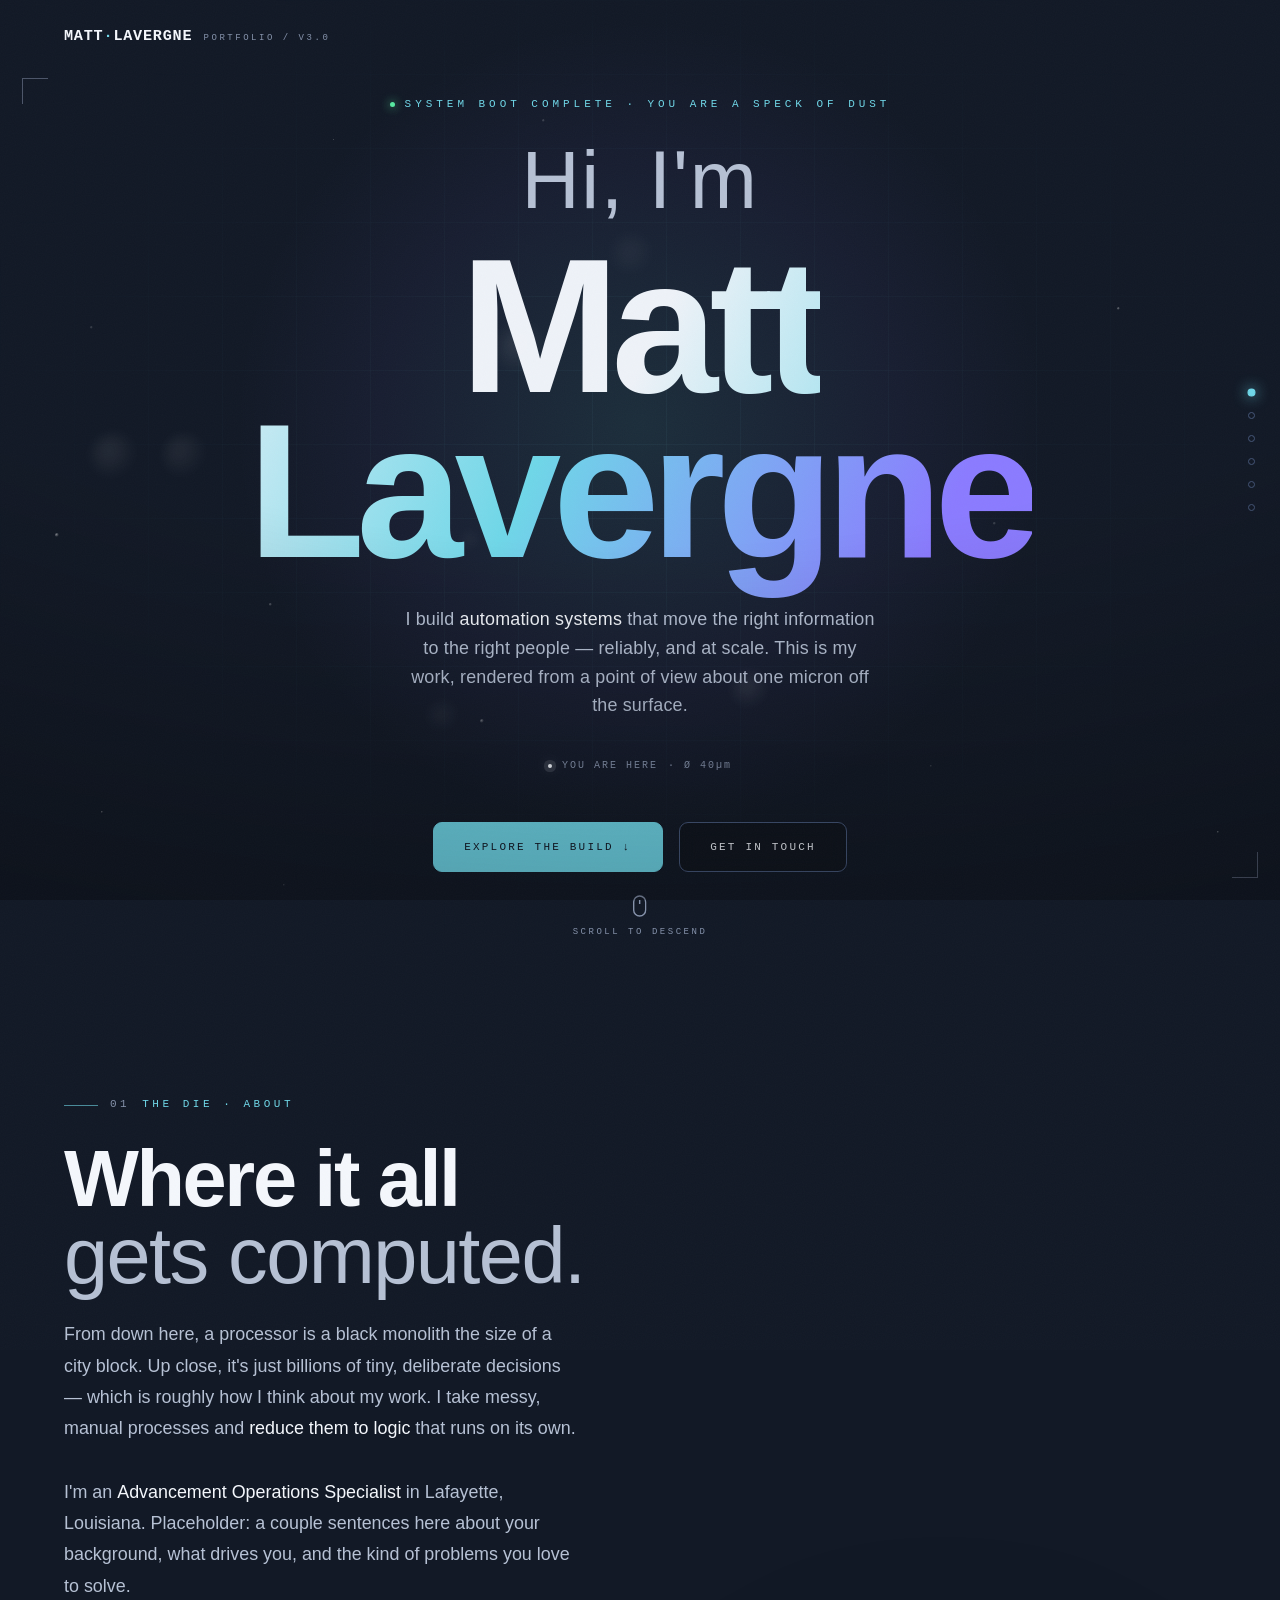
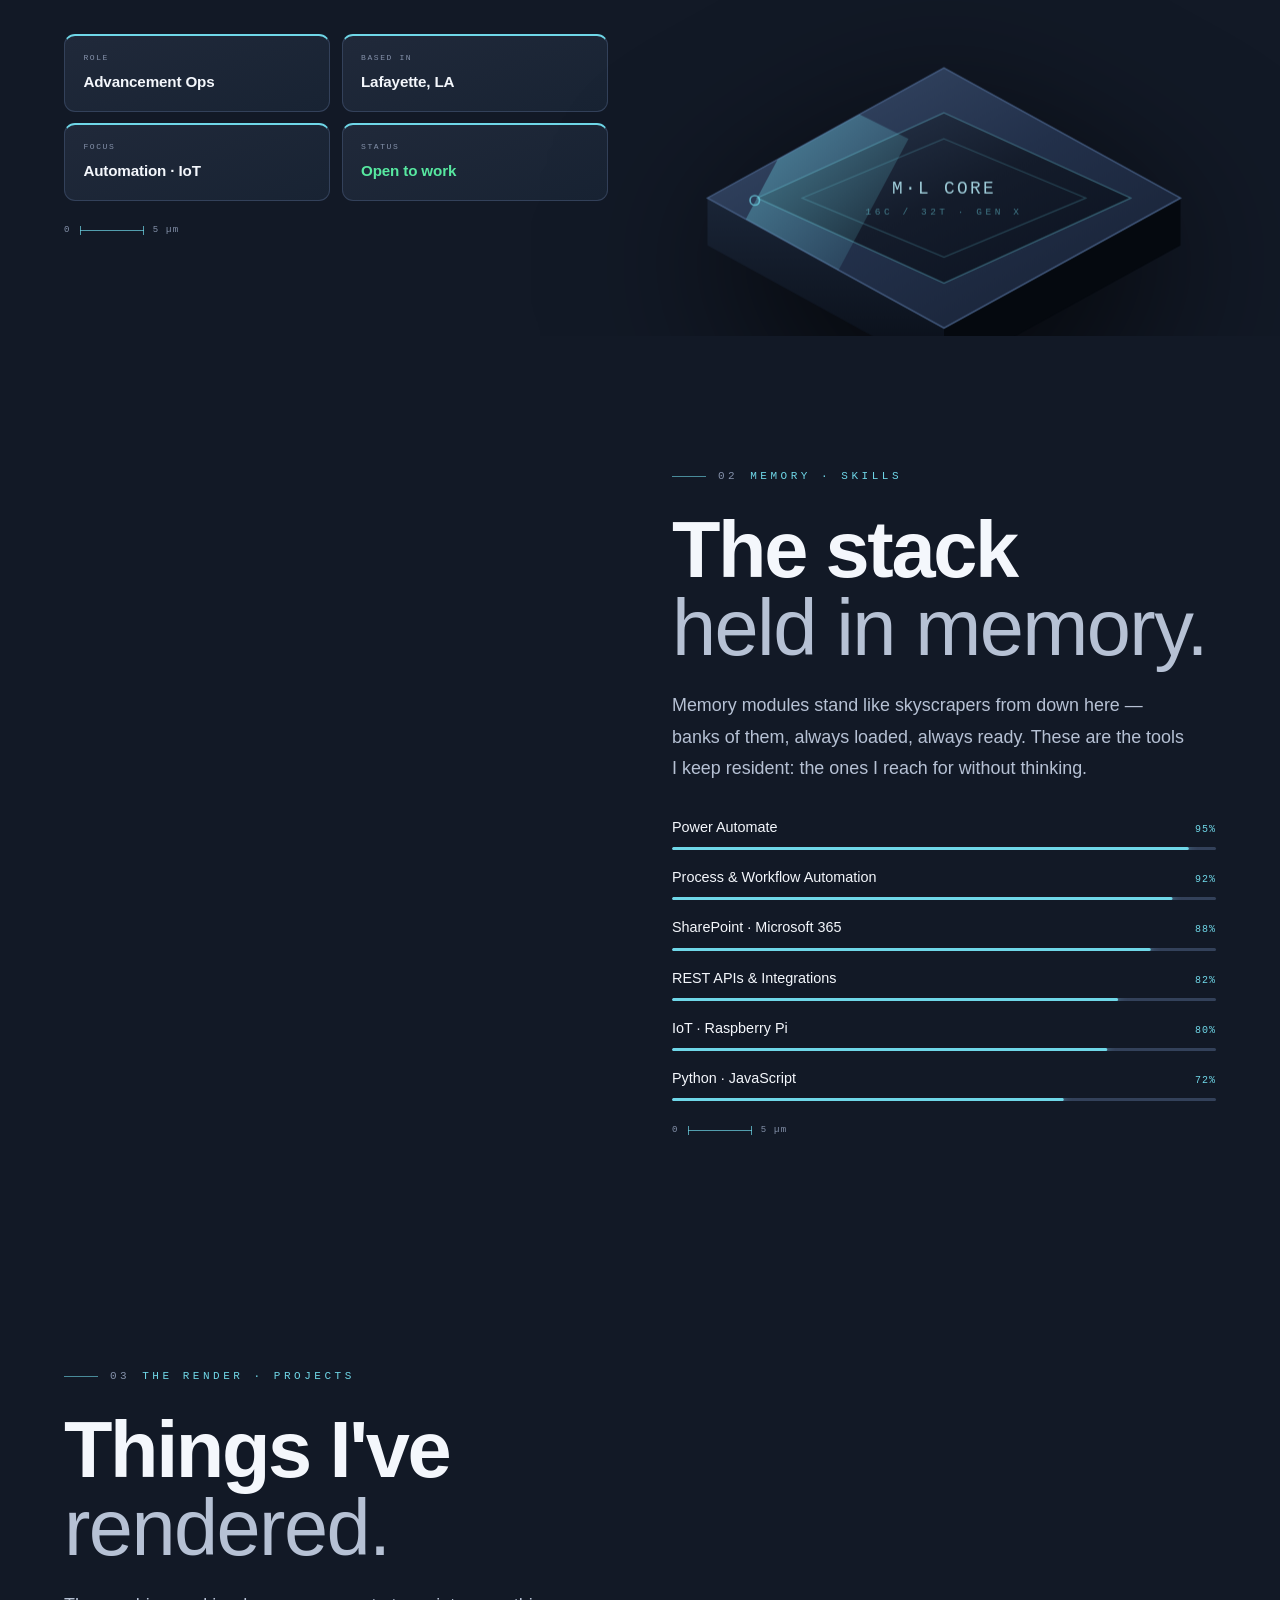
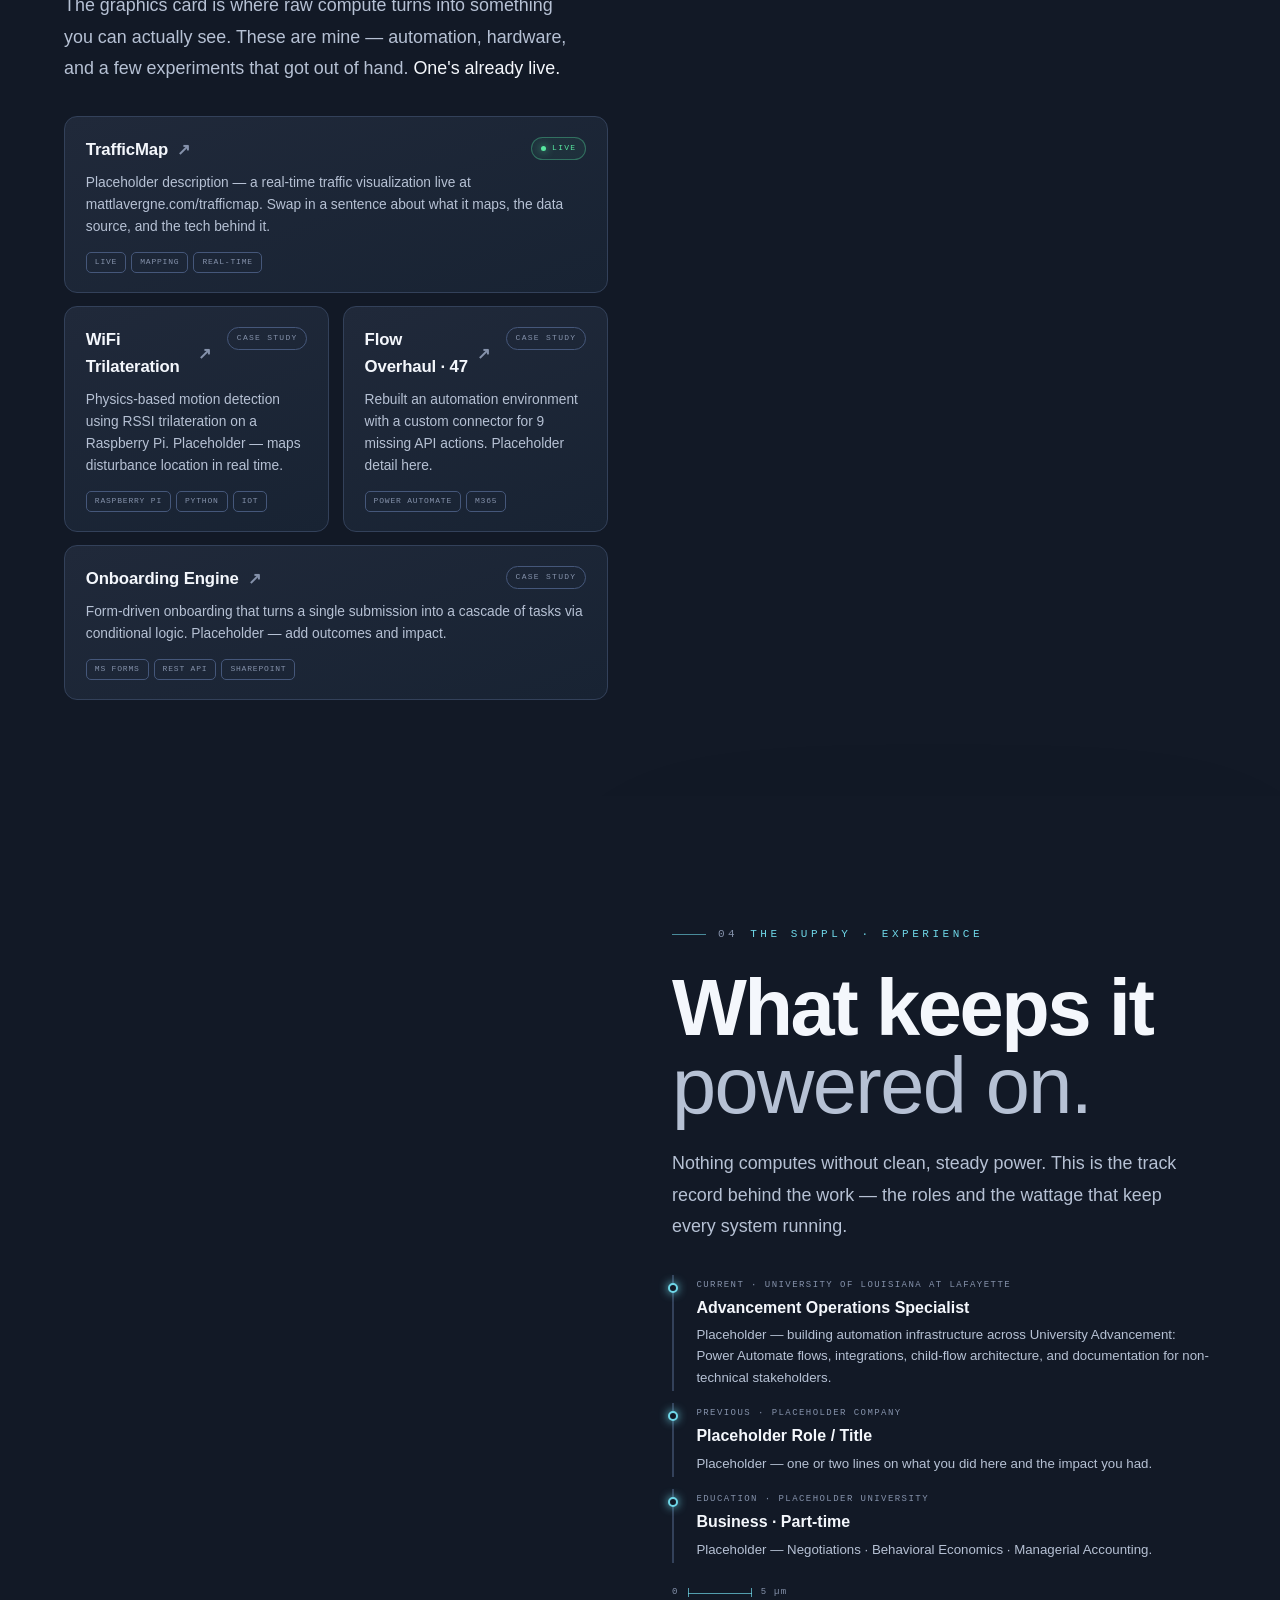
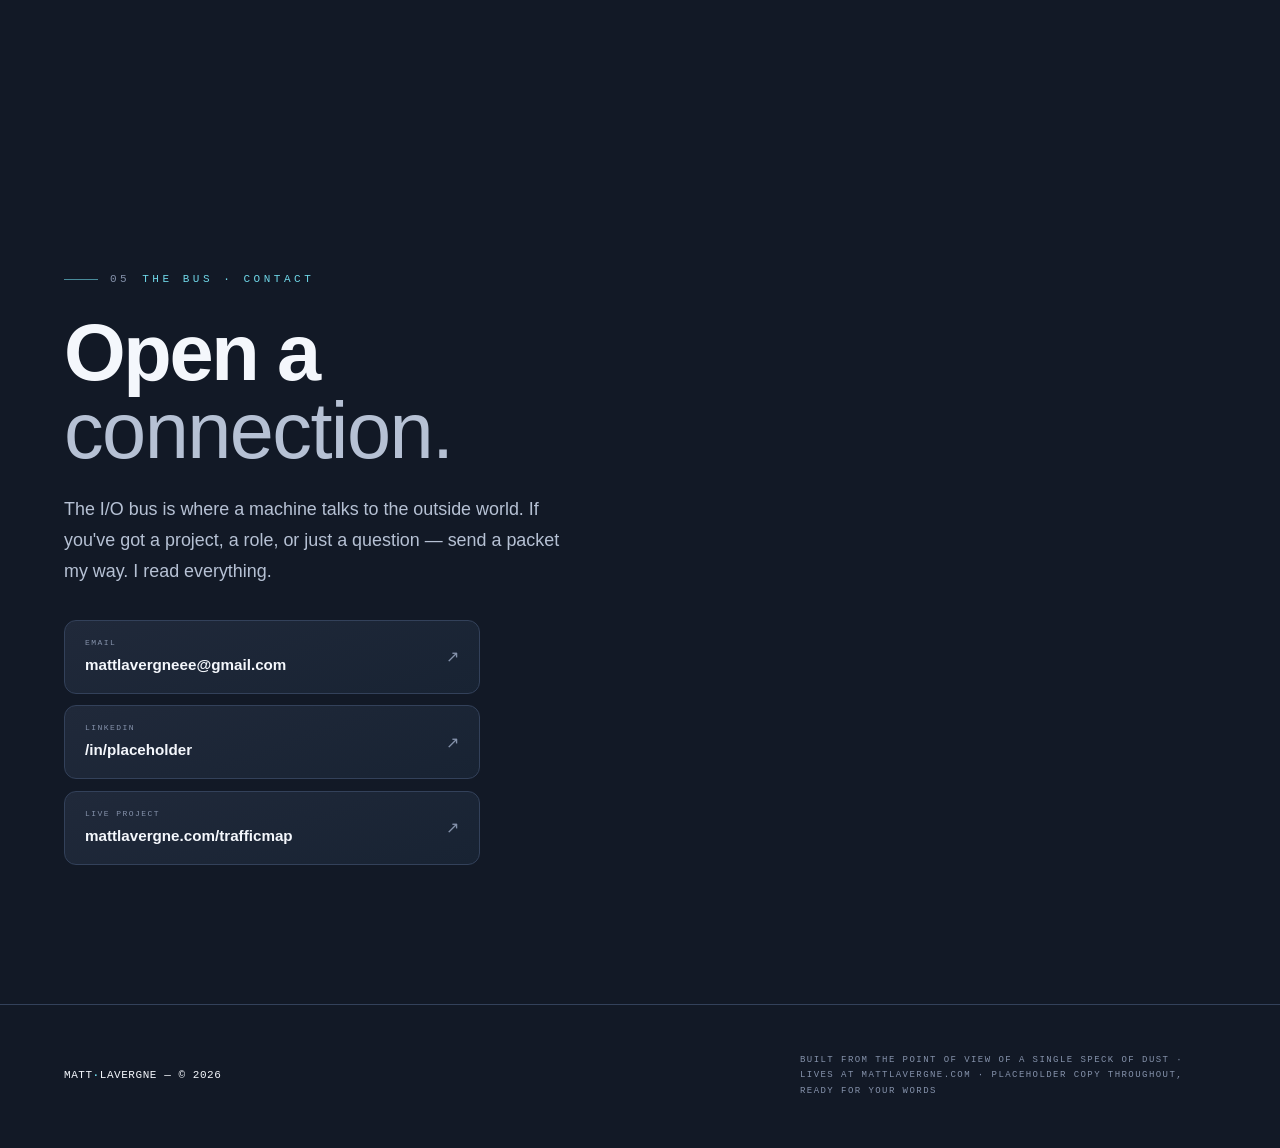
==== commit ad55ade2: "Lighten theme for legibility; make projects data-driven - Lift ground from near-black void to a ligh" ====
--- a/index.html
+++ b/index.html
@@ -16,15 +16,15 @@
 *,*::before,*::after{box-sizing:border-box;margin:0;padding:0}
 
 :root{
-  /* ground — blue-biased graphite, not pure black */
-  --void:#07090e;
-  --void-2:#0a0e16;
-  --graphite:#0e1219;
-  --steel:#1b2434;
-  --steel-2:#2a3752;
-  --chrome:#eef2f8;
-  --mist:#8a94a6;
-  --mist-dim:#59637a;
+  /* ground — blue-biased graphite studio (lifted for legibility) */
+  --void:#121926;
+  --void-2:#182333;
+  --graphite:#20293a;
+  --steel:#33415a;
+  --steel-2:#45577a;
+  --chrome:#f4f7fc;
+  --mist:#b6c1d4;
+  --mist-dim:#8592ab;
 
   /* per-chapter material accent — set live by JS on :root */
   --accent:#6fd7e8;
@@ -62,11 +62,11 @@
 /* ── ambient grain + vignette over everything ── */
 body::before{
   content:"";position:fixed;inset:0;z-index:80;pointer-events:none;
-  background:radial-gradient(130% 100% at 50% 0%,transparent 40%,rgba(0,0,0,.55) 100%);
+  background:radial-gradient(140% 110% at 50% 0%,transparent 55%,rgba(4,7,13,.32) 100%);
   mix-blend-mode:multiply;
 }
 body::after{
-  content:"";position:fixed;inset:-50%;z-index:81;pointer-events:none;opacity:.04;
+  content:"";position:fixed;inset:-50%;z-index:81;pointer-events:none;opacity:.025;
   background-image:url("data:image/svg+xml;utf8,<svg xmlns='http://www.w3.org/2000/svg' width='120' height='120'><filter id='n'><feTurbulence type='fractalNoise' baseFrequency='.9' numOctaves='2'/></filter><rect width='100%25' height='100%25' filter='url(%23n)'/></svg>");
   animation:grain 6s steps(4) infinite;
 }
@@ -555,40 +555,7 @@
         <div class="eyebrow reveal"><span class="no">03</span> The Render · Projects</div>
         <h2 class="title reveal d1">Things I've<span class="thin">rendered.</span></h2>
         <p class="lede reveal d2">The graphics card is where raw compute turns into something you can actually see. These are mine — automation, hardware, and a few experiments that got out of hand. <strong>One's already live.</strong></p>
-        <div class="projects reveal d3">
-          <a class="project wide" href="/trafficmap">
-            <div class="ptop">
-              <div class="pname">TrafficMap <span class="arrow">↗</span></div>
-              <span class="status live"><i></i>Live</span>
-            </div>
-            <div class="pdesc">Placeholder description — a real-time traffic visualization live at <strong>mattlavergne.com/trafficmap</strong>. Swap in a sentence about what it maps, the data source, and the tech behind it.</div>
-            <div class="tags"><span class="tag">Live</span><span class="tag">Mapping</span><span class="tag">Real-time</span></div>
-          </a>
-          <a class="project" href="#">
-            <div class="ptop">
-              <div class="pname">WiFi Trilateration <span class="arrow">↗</span></div>
-              <span class="status soon">Case study</span>
-            </div>
-            <div class="pdesc">Physics-based motion detection using RSSI trilateration on a Raspberry Pi. Placeholder — maps disturbance location in real time.</div>
-            <div class="tags"><span class="tag">Raspberry Pi</span><span class="tag">Python</span><span class="tag">IoT</span></div>
-          </a>
-          <a class="project" href="#">
-            <div class="ptop">
-              <div class="pname">Flow Overhaul · 47 <span class="arrow">↗</span></div>
-              <span class="status soon">Case study</span>
-            </div>
-            <div class="pdesc">Rebuilt an automation environment with a custom connector for 9 missing API actions. Placeholder detail here.</div>
-            <div class="tags"><span class="tag">Power Automate</span><span class="tag">M365</span></div>
-          </a>
-          <a class="project wide" href="#">
-            <div class="ptop">
-              <div class="pname">Onboarding Engine <span class="arrow">↗</span></div>
-              <span class="status soon">Case study</span>
-            </div>
-            <div class="pdesc">Form-driven onboarding that turns a single submission into a cascade of tasks via conditional logic. Placeholder — add outcomes and impact.</div>
-            <div class="tags"><span class="tag">MS Forms</span><span class="tag">REST API</span><span class="tag">SharePoint</span></div>
-          </a>
-        </div>
+        <div class="projects reveal d3" id="project-list"></div>
       </div>
       <div class="stagecol reveal d2">
         <div class="stage" data-parallax="0.1">
@@ -789,6 +756,68 @@
 "use strict";
 const reduce = window.matchMedia("(prefers-reduced-motion: reduce)").matches;
 
+/* ══════════════════════════════════════════════════════════════════
+   PROJECTS — edit this list to add / change what's showcased.
+   Each project is one object. Fields:
+     name    (required)  short title
+     url     (required)  where the card links ("/trafficmap", "https://…", or "#")
+     desc    (required)  one or two sentences
+     status  "live" | "soon"   → green LIVE badge, or a grey label
+     label   text for a non-live badge (e.g. "Case study", "Prototype")
+     tags    array of short strings
+     wide    true → card spans the full row
+   Newest first looks best. Save the file and it just appears.
+════════════════════════════════════════════════════════════════════ */
+const PROJECTS = [
+  {
+    name:"TrafficMap", url:"/trafficmap", status:"live", wide:true,
+    desc:"Placeholder description — a real-time traffic visualization live at mattlavergne.com/trafficmap. Swap in a sentence about what it maps, the data source, and the tech behind it.",
+    tags:["Live","Mapping","Real-time"]
+  },
+  {
+    name:"WiFi Trilateration", url:"#", status:"soon", label:"Case study",
+    desc:"Physics-based motion detection using RSSI trilateration on a Raspberry Pi. Placeholder — maps disturbance location in real time.",
+    tags:["Raspberry Pi","Python","IoT"]
+  },
+  {
+    name:"Flow Overhaul · 47", url:"#", status:"soon", label:"Case study",
+    desc:"Rebuilt an automation environment with a custom connector for 9 missing API actions. Placeholder detail here.",
+    tags:["Power Automate","M365"]
+  },
+  {
+    name:"Onboarding Engine", url:"#", status:"soon", label:"Case study", wide:true,
+    desc:"Form-driven onboarding that turns a single submission into a cascade of tasks via conditional logic. Placeholder — add outcomes and impact.",
+    tags:["MS Forms","REST API","SharePoint"]
+  }
+];
+
+const esc = (s)=> String(s??"").replace(/[&<>"]/g,c=>({"&":"&amp;","<":"&lt;",">":"&gt;",'"':"&quot;"}[c]));
+function renderProjects(list){
+  const host = document.getElementById("project-list");
+  if(!host) return;
+  host.innerHTML = list.map(p=>{
+    const ext = /^https?:/i.test(p.url);
+    const attrs = `href="${esc(p.url)}"` + (ext ? ' target="_blank" rel="noopener noreferrer"' : "");
+    const badge = p.status === "live"
+      ? '<span class="status live"><i></i>Live</span>'
+      : `<span class="status soon">${esc(p.label || "Case study")}</span>`;
+    const tags = (p.tags||[]).map(t=>`<span class="tag">${esc(t)}</span>`).join("");
+    return `<a class="project${p.wide ? " wide":""}" ${attrs}>
+      <div class="ptop">
+        <div class="pname">${esc(p.name)} <span class="arrow">↗</span></div>
+        ${badge}
+      </div>
+      <div class="pdesc">${esc(p.desc)}</div>
+      ${tags ? `<div class="tags">${tags}</div>` : ""}
+    </a>`;
+  }).join("");
+}
+/* allow an optional saved list from the admin editor to override the defaults */
+try{
+  const saved = JSON.parse(localStorage.getItem("ml_projects") || "null");
+  renderProjects(Array.isArray(saved) && saved.length ? saved : PROJECTS);
+}catch(_){ renderProjects(PROJECTS); }
+
 /* ── dust: foreground bokeh (blurred) + mid specks (sharp) for depth ── */
 (function dust(){
   const host = document.getElementById("dust");
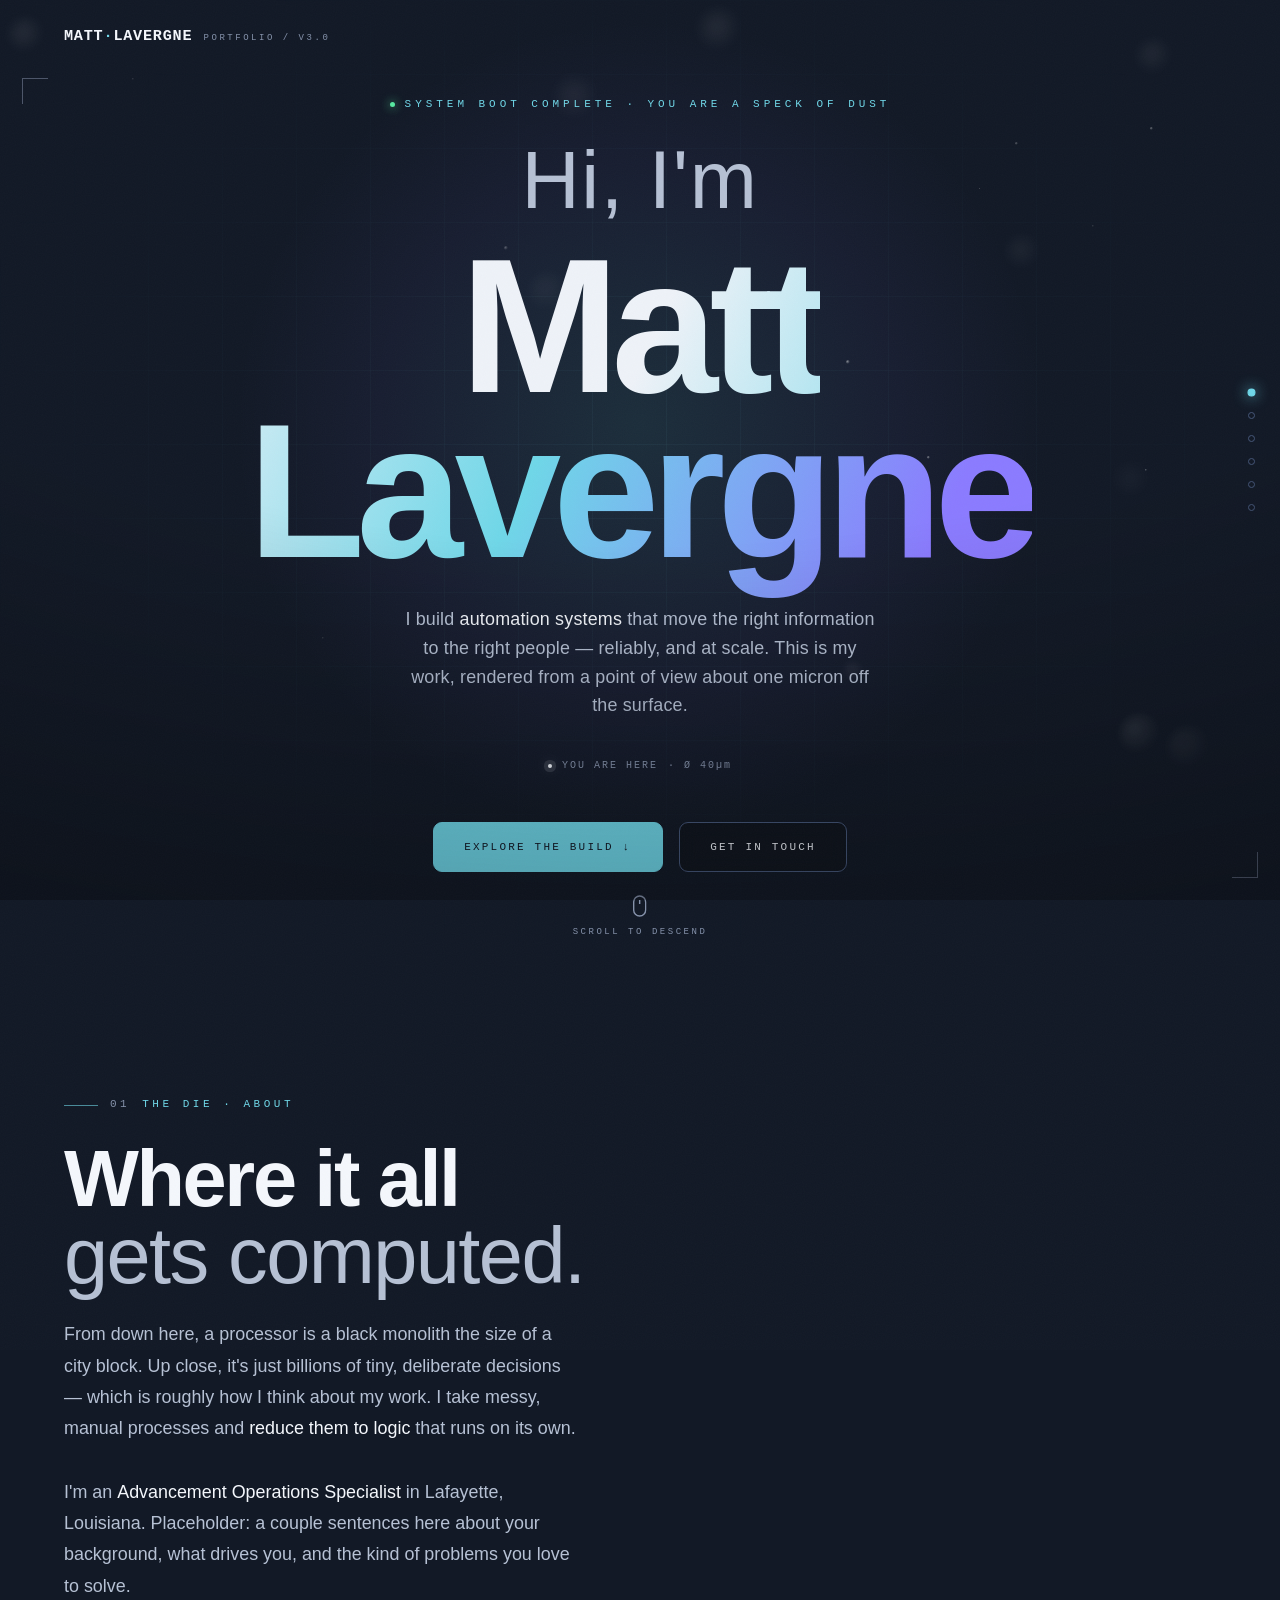
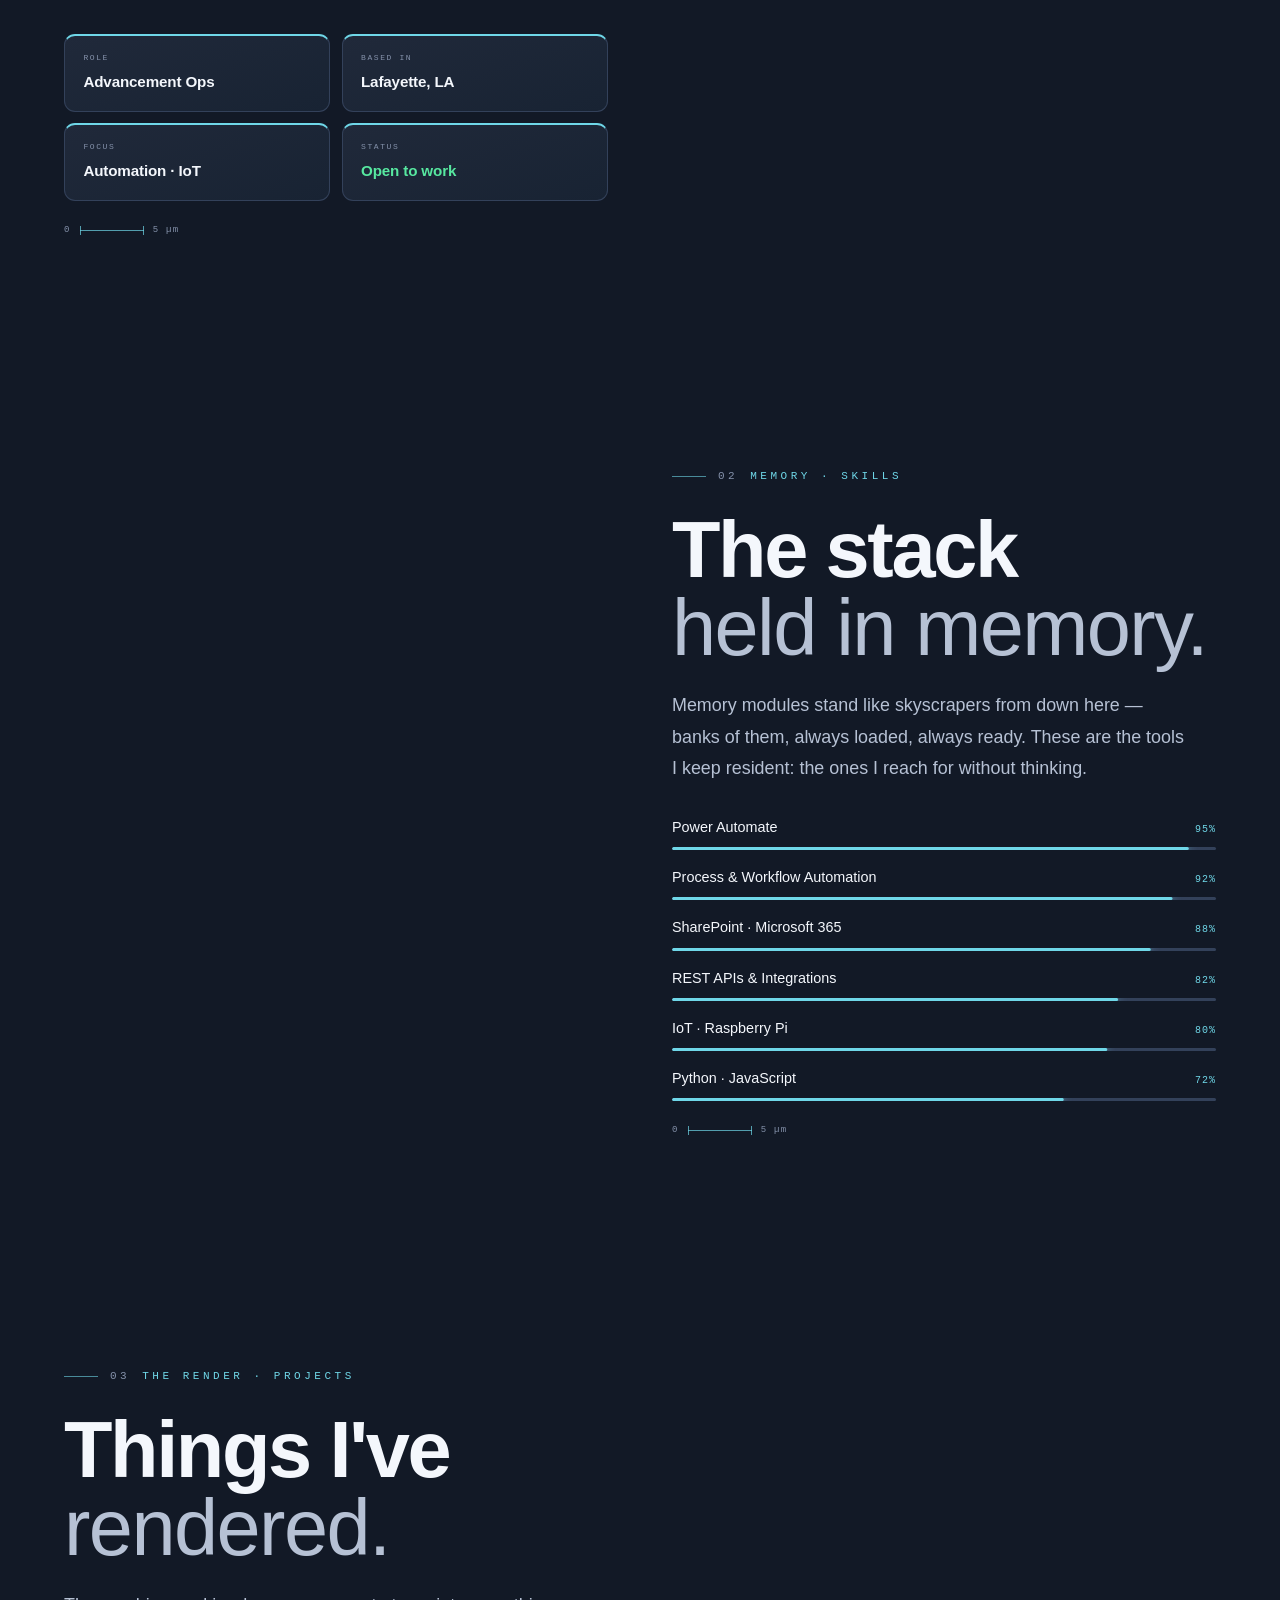
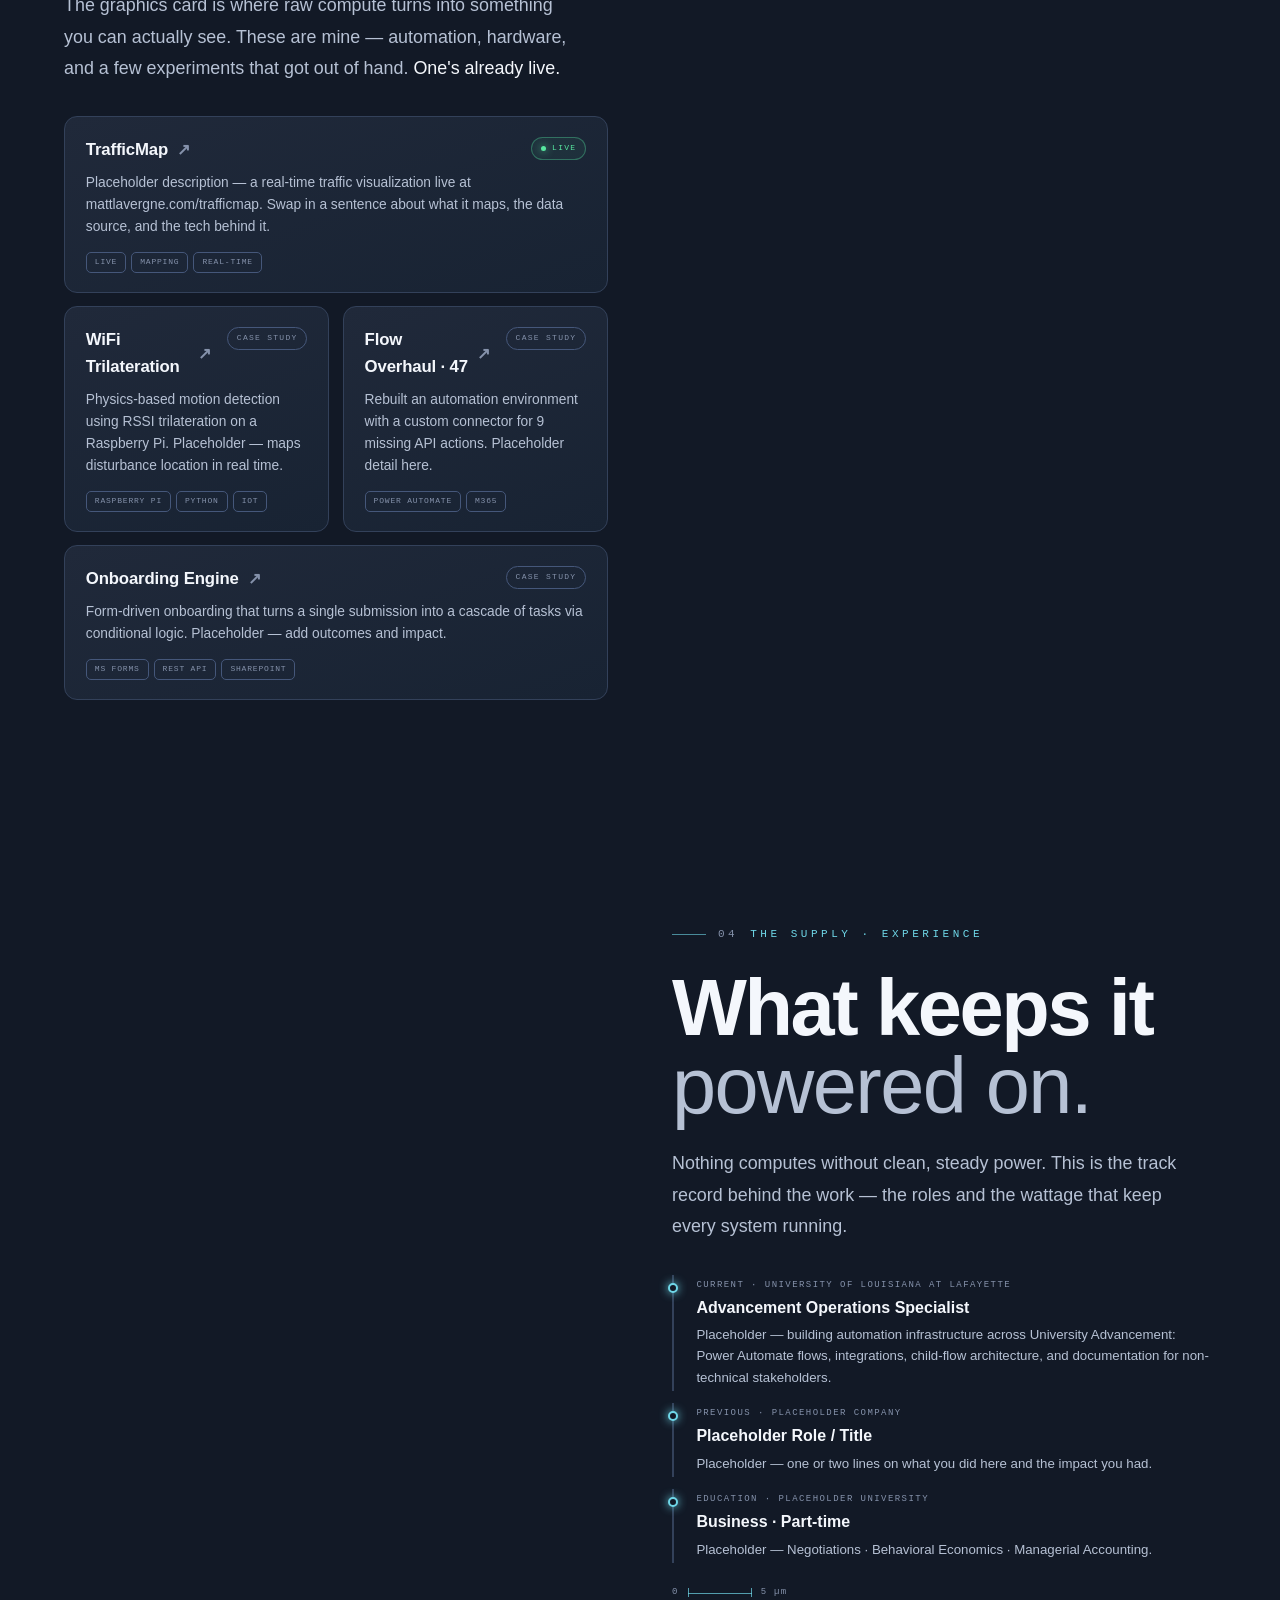
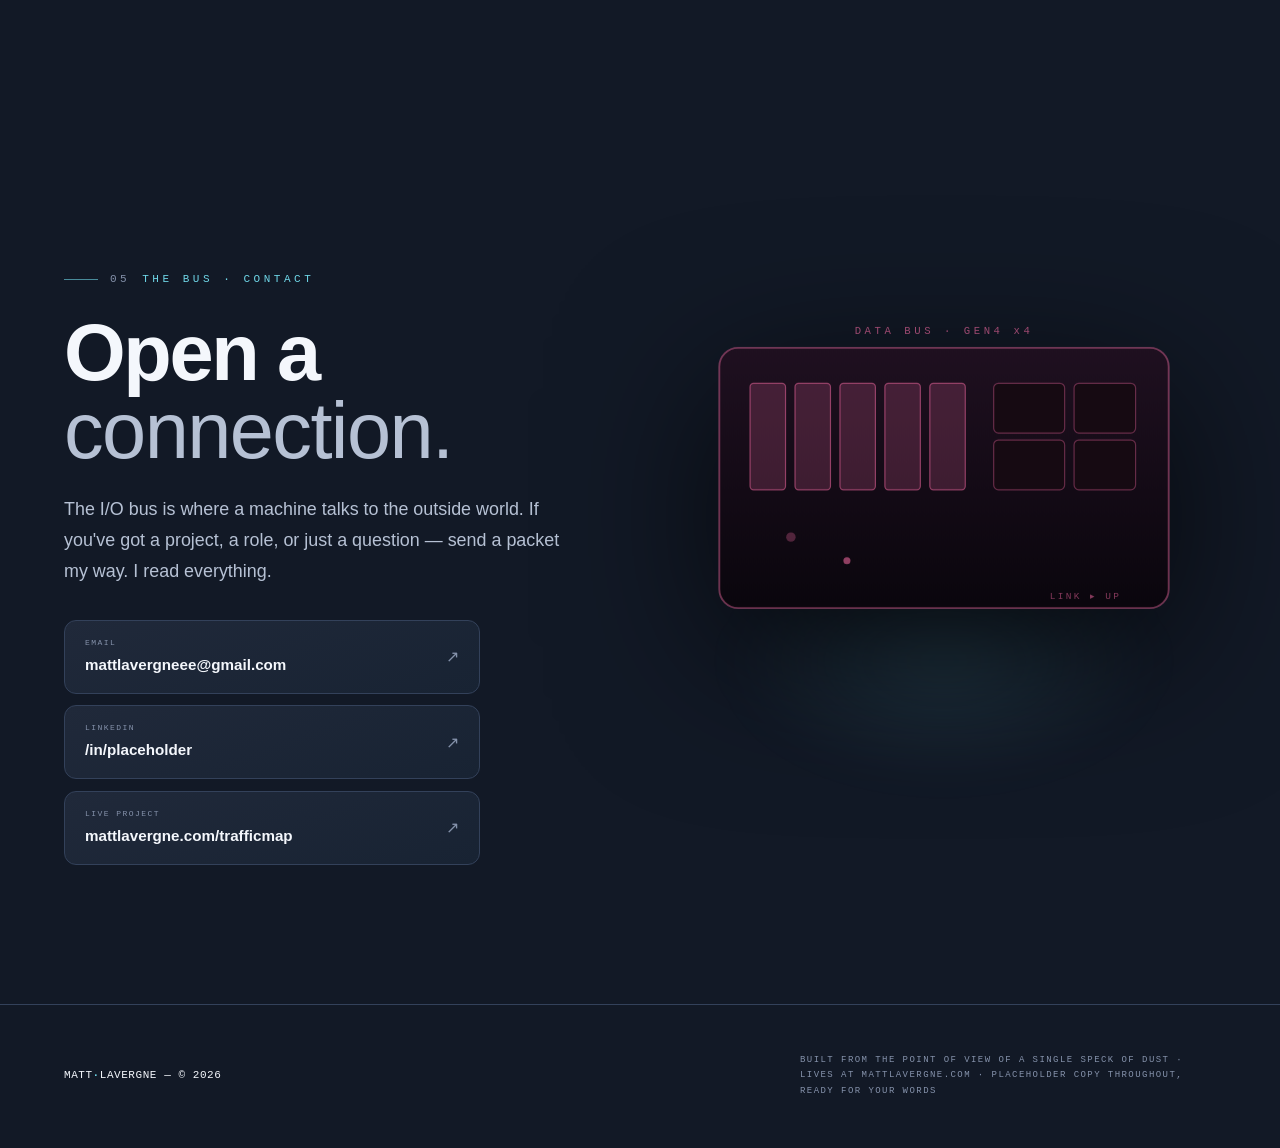
==== commit 67e2f944: "Simplify project rendering to the documented code list Per chosen approach, projects are managed by " ====
--- a/index.html
+++ b/index.html
@@ -812,11 +812,7 @@
     </a>`;
   }).join("");
 }
-/* allow an optional saved list from the admin editor to override the defaults */
-try{
-  const saved = JSON.parse(localStorage.getItem("ml_projects") || "null");
-  renderProjects(Array.isArray(saved) && saved.length ? saved : PROJECTS);
-}catch(_){ renderProjects(PROJECTS); }
+renderProjects(PROJECTS);
 
 /* ── dust: foreground bokeh (blurred) + mid specks (sharp) for depth ── */
 (function dust(){
